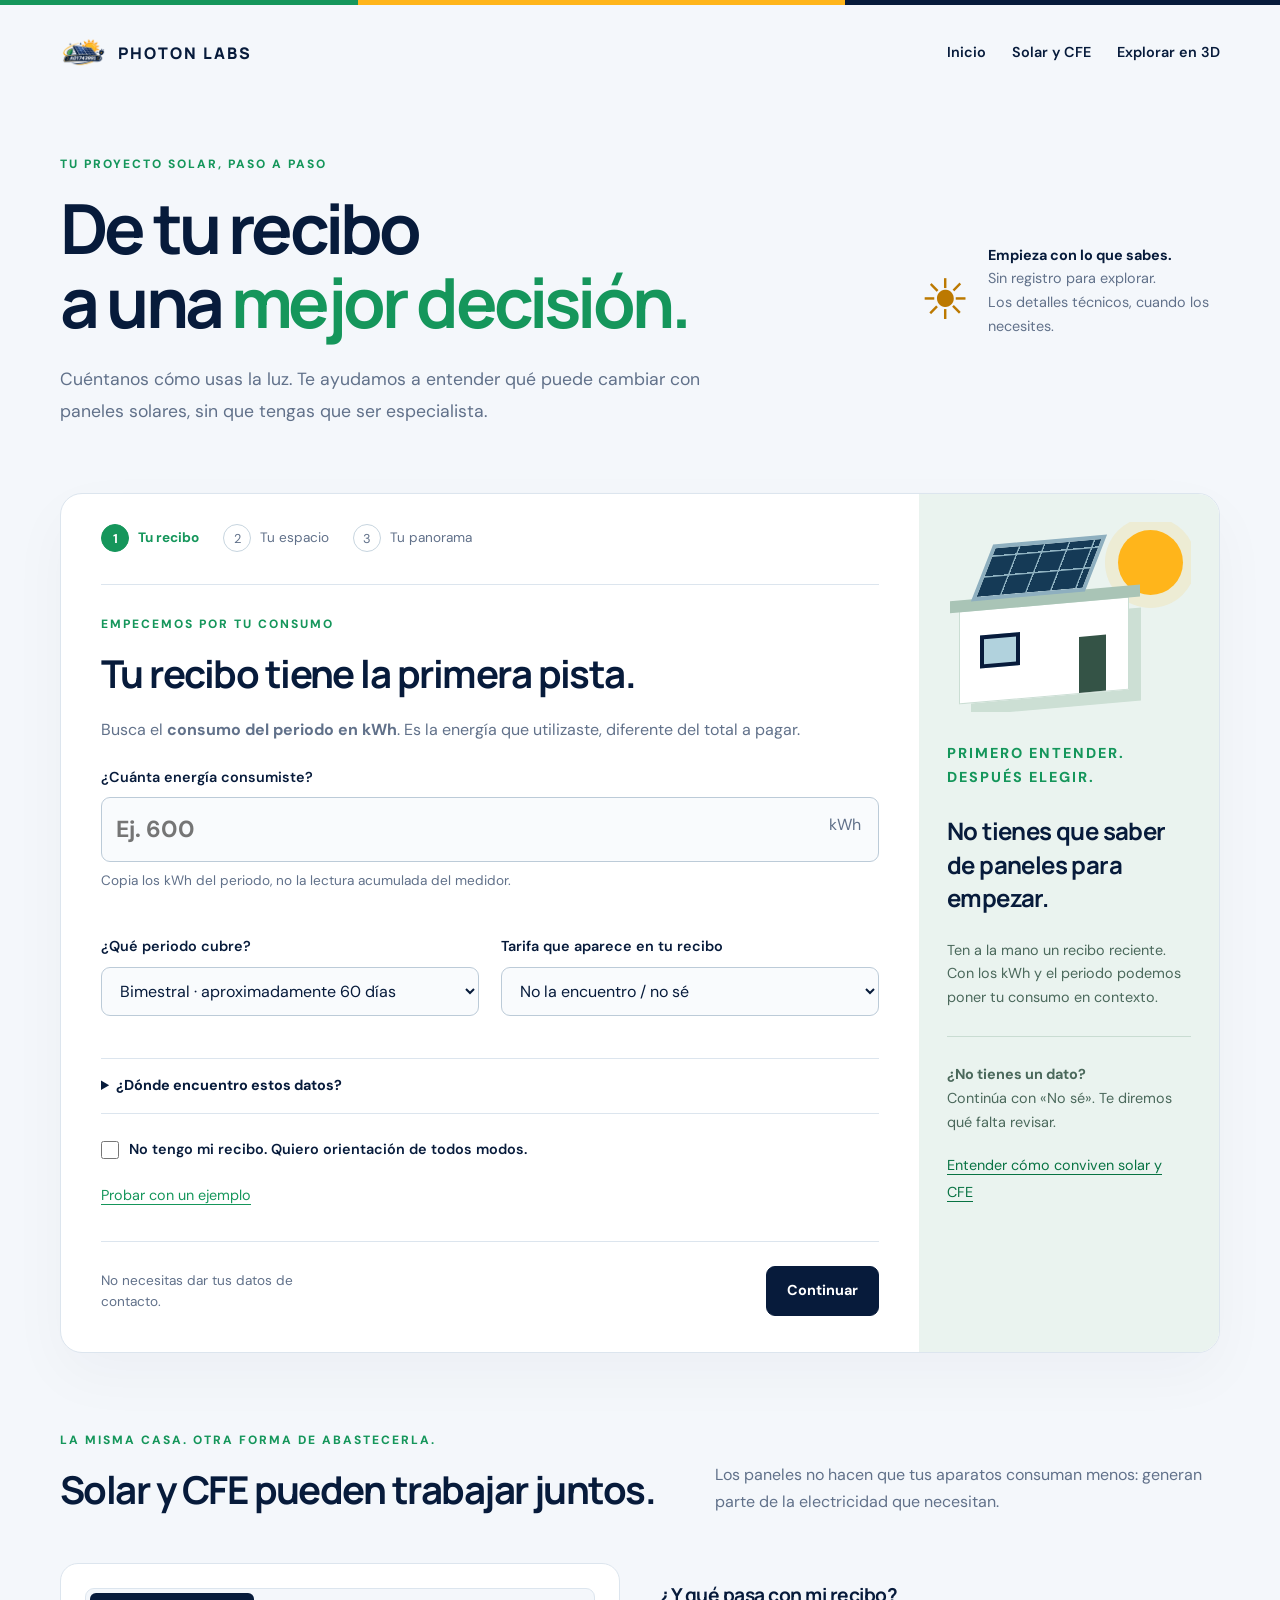
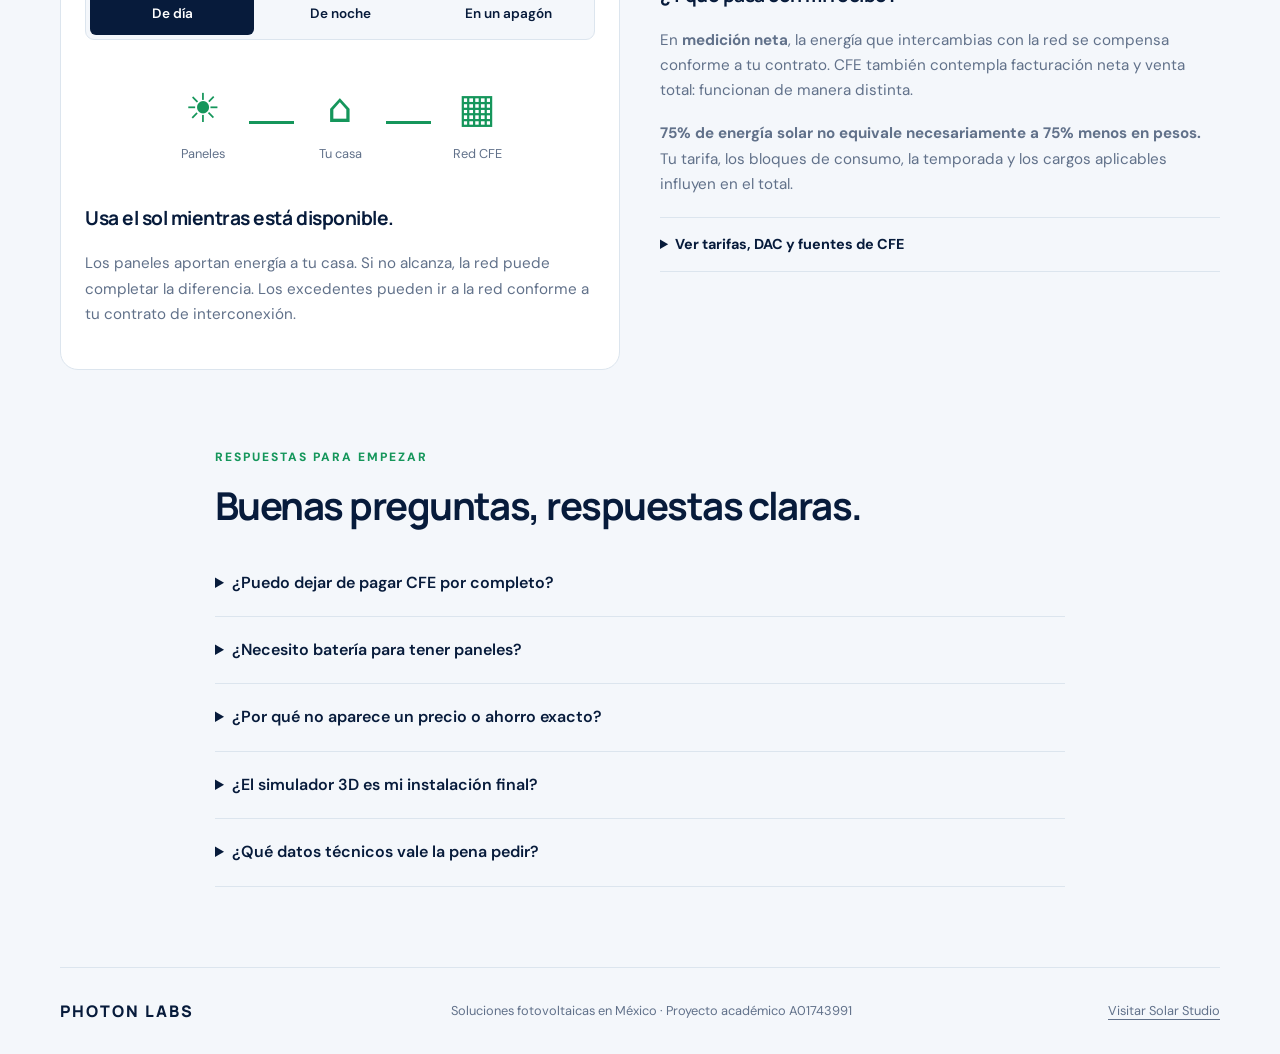
==== cotizador.html @ 75836bc0 "Añade guía de cotización solar con recibo CFE y detalles desplegables" ====
<!doctype html>
<html lang="es">
<head>
  <meta charset="utf-8"><meta name="viewport" content="width=device-width,initial-scale=1">
  <meta name="theme-color" content="#071b3b">
  <meta name="description" content="Explora tu consumo de CFE y prepara una solicitud solar en tres pasos, con ayuda y sin conocimientos técnicos.">
  <title>Tu proyecto solar | Photon Labs</title>
  <link rel="icon" href="assets/emblema-a01743991.png">
  <link rel="preconnect" href="https://fonts.googleapis.com"><link rel="preconnect" href="https://fonts.gstatic.com" crossorigin>
  <link href="https://fonts.googleapis.com/css2?family=DM+Sans:wght@400;500;600;700&family=Manrope:wght@500;600;700;800&display=swap" rel="stylesheet">
  <link rel="stylesheet" href="assets/cotizador.css">
  <script src="assets/cotizador.js" defer></script>
</head>
<body>
  <div class="topline"></div>
  <header class="site-header"><a class="brand" href="index.html"><img src="assets/emblema-a01743991.png" alt=""><span>PHOTON LABS</span></a><nav aria-label="Principal"><a href="index.html">Inicio</a><a href="#cfe">Solar y CFE</a><a href="simulador.html">Explorar en 3D</a></nav></header>
  <main>
    <section class="hero"><div><p class="eyebrow">TU PROYECTO SOLAR, PASO A PASO</p><h1>De tu recibo<br>a una <span>mejor decisión.</span></h1><p class="lead">Cuéntanos cómo usas la luz. Te ayudamos a entender qué puede cambiar con paneles solares, sin que tengas que ser especialista.</p></div><div class="hero-note"><span class="sun-icon" aria-hidden="true">☀</span><p><strong>Empieza con lo que sabes.</strong><br>Sin registro para explorar.<br>Los detalles técnicos, cuando los necesites.</p></div></section>
    <section class="planner" aria-labelledby="planner-title">
      <div class="planner-main">
        <h2 id="planner-title" class="sr-only">Prepara tu proyecto solar</h2>
        <ol class="steps" aria-label="Progreso"><li aria-current="step"><span>1</span>Tu recibo</li><li><span>2</span>Tu espacio</li><li><span>3</span>Tu panorama</li></ol>
        <form id="planner-form" novalidate>
          <section data-step="0" aria-labelledby="step-title-0">
            <p class="eyebrow">EMPECEMOS POR TU CONSUMO</p><h2 id="step-title-0" tabindex="-1">Tu recibo tiene la primera pista.</h2><p class="muted">Busca el <strong>consumo del periodo en kWh</strong>. Es la energía que utilizaste, diferente del total a pagar.</p>
            <div class="field"><label for="consumption">¿Cuánta energía consumiste?</label><div class="input-unit"><input id="consumption" type="number" min="0" max="100000" step="any" inputmode="decimal" placeholder="Ej. 600" aria-describedby="consumption-help"><span>kWh</span></div><small id="consumption-help">Copia los kWh del periodo, no la lectura acumulada del medidor.</small></div>
            <div class="fields"><div class="field"><label for="period">¿Qué periodo cubre?</label><select id="period"><option value="60">Bimestral · aproximadamente 60 días</option><option value="30">Mensual · aproximadamente 30 días</option><option value="custom">Otro número de días</option></select></div><div class="field" id="custom-days-field" hidden><label for="days">Días facturados</label><input id="days" type="number" min="1" max="366" step="1" value="60"></div><div class="field"><label for="tariff">Tarifa que aparece en tu recibo</label><select id="tariff"><option value="unknown">No la encuentro / no sé</option><option>1</option><option>1A</option><option>1B</option><option>1C</option><option>1D</option><option>1E</option><option>1F</option><option>DAC</option><option value="business">Comercial / otra</option></select></div></div>
            <details class="help"><summary>¿Dónde encuentro estos datos?</summary><div class="receipt"><div><strong>CFE · guía de lectura</strong><span>Ejemplo ilustrativo, no es un recibo real</span></div><p>Consumo del periodo <b>600 kWh</b></p><p>Periodo facturado <b>60 días</b></p><p>Tarifa <b>La de tu recibo</b></p></div><p>Busca «consumo» o el total de kWh facturados. Si tienes seis recibos bimestrales, consérvalos: ayudan a revisar cómo cambia tu consumo durante el año. La tarifa suele aparecer junto a los datos del servicio.</p></details>
            <label class="check"><input id="no-bill" type="checkbox">No tengo mi recibo. Quiero orientación de todos modos.</label>
            <div class="example-row"><button type="button" id="use-example" class="text-button">Probar con un ejemplo</button><span id="example-label" class="tag" hidden>Ejemplo: 600 kWh en 60 días</span></div>
            <p class="form-error" id="error-0" role="alert"></p>
            <div class="form-actions"><span class="small-note">No necesitas dar tus datos de contacto.</span><button type="button" class="button" data-next>Continuar</button></div>
          </section>
          <section data-step="1" aria-labelledby="step-title-1" hidden>
            <p class="eyebrow">DISEÑADO ALREDEDOR DE TI</p><h2 id="step-title-1" tabindex="-1">¿Qué esperas de tu sistema?</h2><p class="muted">No necesitas medir el techo todavía. «No sé» también nos ayuda a identificar qué revisar.</p>
            <fieldset class="choice-group"><legend>Mi prioridad es…</legend><div class="choice-grid"><label class="choice"><input type="radio" name="goal" value="saving" checked><strong>Reducir mi recibo</strong><span>Explorar solar conectado a CFE.</span></label><label class="choice"><input type="radio" name="goal" value="backup"><strong>Tener respaldo</strong><span>Revisar equipos esenciales durante apagones.</span></label><label class="choice"><input type="radio" name="goal" value="help"><strong>Que me orienten</strong><span>Entender qué opción tiene sentido.</span></label></div></fieldset>
            <p class="tip" id="goal-tip">Sugerencia: empieza con el consumo de todo un año antes de elegir cuántos paneles comprar.</p>
            <div class="fields"><div class="field"><label for="project-type">Tipo de proyecto</label><select id="project-type"><option>Hogar</option><option>Comercio</option><option>Empresa</option></select></div><div class="field"><label for="city">Ciudad y estado (opcional)</label><input id="city" maxlength="100" autocomplete="address-level2" placeholder="Ej. Culiacán, Sinaloa"><small>Para ubicar tu solicitud; no usamos esta entrada como dato de radiación.</small></div><div class="field"><label for="roof">¿Tu techo recibe sombras?</label><select id="roof"><option value="unknown">No lo sé todavía</option><option value="clear">Casi ninguna</option><option value="partial">Parte del día</option><option value="heavy">Buena parte del día</option></select></div><div class="field"><label for="ownership">¿Puedes usar la azotea?</label><select id="ownership"><option value="unknown">Necesito confirmarlo</option><option value="own">Sí, es propia / tengo autorización</option><option value="rent">Es rentada o compartida</option></select></div></div>
            <details class="help"><summary>¿Qué debo revisar en mi techo?</summary><p>Árboles, tinacos y edificios cercanos pueden dar sombra. También importan la estructura, la impermeabilización y los accesos. Si rentas o compartes azotea, confirma la autorización. No subas al techo para completar esta guía.</p></details>
            <div class="form-actions"><button type="button" class="button secondary" data-back>Anterior</button><button type="button" class="button" data-next>Ver mi panorama</button></div>
          </section>
          <section data-step="2" aria-labelledby="step-title-2" hidden>
            <p class="eyebrow">UN PUNTO DE PARTIDA, SIN COMPLICACIONES</p><h2 id="step-title-2" tabindex="-1">Así podría cambiar tu energía.</h2><p class="muted" id="result-intro"></p>
            <div id="energy-result">
              <fieldset class="choice-group coverage"><legend>Elige una meta para explorar</legend><div class="segments"><label><input type="radio" name="coverage" value="50"><span>Cubrir 50%</span></label><label><input type="radio" name="coverage" value="75" checked><span>Cubrir 75%</span></label><label><input type="radio" name="coverage" value="90"><span>Cubrir 90%</span></label></div></fieldset>
              <p class="small-note">Es una meta de energía, no una predicción de generación ni de ahorro en pesos.</p>
              <div class="comparison" aria-live="polite" aria-atomic="true">
                <div class="compare-row"><div><span>Hoy · solo CFE</span><strong id="before-energy"></strong></div><div class="energy-bar"><span class="grid-part" style="width:100%"></span></div></div>
                <div class="compare-row"><div><span>Meta · solar + CFE</span><strong id="after-energy"></strong></div><div class="energy-bar"><span class="sun-part" id="solar-bar"></span><span class="grid-part" id="grid-bar"></span></div></div>
                <div class="legend"><span><i class="solar-key"></i><span id="solar-legend"></span></span><span><i class="grid-key"></i><span id="grid-legend"></span></span></div>
              </div>
              <p class="tip">Tu casa seguiría usando la misma energía. El cambio sería cuánto aportan los paneles y cuánto queda por cubrir con la red, bajo un esquema de medición neta aprobado.</p>
              <div class="size-card"><div><span class="eyebrow">ESCENARIO DE TAMAÑO</span><h3 id="size-result"></h3><p id="size-explanation"></p></div><span class="size-icon" aria-hidden="true">☀</span></div>
              <p class="small-note">Este rango usa condiciones de sol supuestas, no mediciones de tu ciudad. Consulta los supuestos en los datos técnicos; tu instalación puede necesitar otra cantidad.</p>
            </div>
            <div class="tip" id="no-data-result" hidden>Sin los kWh de tu recibo todavía no podemos calcular una referencia de tamaño. Sí puedes preparar tu solicitud y reunir tus recibos para continuar.</div>
            <div class="advice" id="personal-advice" aria-live="polite"></div>
            <details class="technical"><summary>Ver datos técnicos y cómo se obtiene este escenario</summary><div id="technical-result"></div><p>Usamos 4–6 horas sol pico al día y un factor global de 80% como supuestos de exploración, sin validar el recurso solar local. No son valores publicados por CFE ni un rango garantizado para México.</p><p>La energía orientativa es capacidad (kWp) × horas sol pico × días × factor global. Las horas sol pico representan irradiación equivalente a 1,000 W/m²; no son las horas entre amanecer y atardecer. Este modelo simplificado no consulta clima, no evalúa sombras ni dimensiona inversor, baterías, estructura o protecciones.</p><p>El escenario muestra un balance del periodo con medición neta: no predice el flujo de energía hora por hora. No calcula cargos de CFE, retorno de inversión ni una salida de DAC. Tampoco está vinculado al escenario instantáneo del visor 3D.</p><p>Los 550 Wp por panel son una referencia numérica editable, sin modelo, dimensiones o precio comercial asociados.</p><div class="field"><label for="module-watts">Potencia de referencia por panel (Wp)</label><input id="module-watts" type="number" min="100" max="1000" step="1" value="550"><small>No cambia tu consumo ni la meta; solo el número orientativo de paneles.</small></div><p id="module-error" class="form-error" role="alert"></p></details>
            <div class="next-review"><h3>Esto debe incluir tu cotización final</h3><ul><li>Equipos con marca, modelo, potencia y garantías por escrito.</li><li>Generación anual por ubicación, sombras y consumo de tus recibos.</li><li>Instalación, estructura, protecciones e interconexión desglosadas.</li><li>Precio total con impuestos, condiciones de pago y exclusiones.</li><li>Si buscas respaldo: cargas, autonomía y batería compatibles.</li></ul><p class="small-note">El precio y el ahorro en pesos quedan pendientes de esa revisión. Aquí no se genera una oferta comercial.</p></div>
            <div class="form-actions"><button type="button" class="button secondary" data-back>Editar mi espacio</button><a class="button" href="#request">Preparar mi solicitud</a></div>
          </section>
        </form>
      </div>
      <aside class="planner-aside"><div class="aside-art" aria-hidden="true"><span class="art-sun"></span><div class="art-house"><div class="art-panel"></div><div class="art-window"></div><div class="art-door"></div></div></div><p class="eyebrow">PRIMERO ENTENDER. DESPUÉS ELEGIR.</p><h3>No tienes que saber de paneles para empezar.</h3><p id="side-tip">Ten a la mano un recibo reciente. Con los kWh y el periodo podemos poner tu consumo en contexto.</p><div class="aside-rule"></div><p><strong>¿No tienes un dato?</strong><br>Continúa con «No sé». Te diremos qué falta revisar.</p><a href="#cfe">Entender cómo conviven solar y CFE</a></aside>
    </section>
    <section class="section" id="cfe" aria-labelledby="cfe-title"><div class="section-heading"><div><p class="eyebrow">LA MISMA CASA. OTRA FORMA DE ABASTECERLA.</p><h2 id="cfe-title">Solar y CFE pueden trabajar juntos.</h2></div><p>Los paneles no hacen que tus aparatos consuman menos: generan parte de la electricidad que necesitan.</p></div>
      <div class="cfe-layout"><div class="flow-card"><div class="segments flow-controls" role="group" aria-label="Elige una situación"><button type="button" data-flow="day" aria-pressed="true">De día</button><button type="button" data-flow="night" aria-pressed="false">De noche</button><button type="button" data-flow="outage" aria-pressed="false">En un apagón</button></div><div class="flow-picture" aria-hidden="true"><div id="flow-sun">☀<small>Paneles</small></div><span class="flow-line" id="line-solar"></span><div>⌂<small>Tu casa</small></div><span class="flow-line" id="line-grid"></span><div>▦<small>Red CFE</small></div></div><h3 id="flow-title">Usa el sol mientras está disponible.</h3><p id="flow-text" aria-live="polite">Los paneles aportan energía a tu casa. Si no alcanza, la red puede completar la diferencia. Los excedentes pueden ir a la red conforme a tu contrato de interconexión.</p></div><div class="cfe-copy"><h3>¿Y qué pasa con mi recibo?</h3><p>En <strong>medición neta</strong>, la energía que intercambias con la red se compensa conforme a tu contrato. CFE también contempla facturación neta y venta total: funcionan de manera distinta.</p><p><strong>75% de energía solar no equivale necesariamente a 75% menos en pesos.</strong> Tu tarifa, los bloques de consumo, la temporada y los cargos aplicables influyen en el total.</p><details class="help"><summary>Ver tarifas, DAC y fuentes de CFE</summary><p>Copia la tarifa de tu recibo; no la deduzcas de la ciudad. Las domésticas incluyen 1, 1A–1F y DAC. CFE determina DAC con el promedio mensual de los últimos 365 días facturados, no con un solo recibo.</p><div class="table-scroll"><table><caption>Límite de consumo mensual promedio para DAC, según CFE</caption><thead><tr><th>Tarifa</th><th>kWh/mes</th></tr></thead><tbody><tr><td>1</td><td>250</td></tr><tr><td>1A</td><td>300</td></tr><tr><td>1B</td><td>400</td></tr><tr><td>1C</td><td>850</td></tr><tr><td>1D</td><td>1,000</td></tr><tr><td>1E</td><td>2,000</td></tr><tr><td>1F</td><td>2,500</td></tr></tbody></table></div><p>Superar el límite promedio puede implicar DAC, sin subsidio. Esta guía no determina tu clasificación ni garantiza un cambio de tarifa.</p><ul class="source-list"><li><a href="https://www.cfe.gob.mx/hogar/infcliente/Documents/tarifaaltoconsumo.pdf" target="_blank" rel="noopener">CFE · explicación y límites DAC</a></li><li><a href="https://www.cfe.gob.mx/hogar/nuevocontrato/Documents/contratacionconinterconexion.pdf" target="_blank" rel="noopener">CFE · contratos de interconexión</a></li><li><a href="https://app.cfe.mx/Libros/LIBRO_Somos_mas_que_ahorro.pdf" target="_blank" rel="noopener">CFE · modelos de contratos y medición neta</a></li><li><a href="https://www.gob.mx/conuee/acciones-y-programas/tarifa-electrica" target="_blank" rel="noopener">Conuee · tarifas domésticas</a></li></ul><p class="small-note">Fuentes consultadas el 23 de noviembre de 2026. Las cuotas vigentes deben comprobarse para el periodo de tu recibo; no se ha fijado aquí un precio universal por kWh.</p></details></div></div>
    </section>
    <section class="request-section section" id="request" hidden><div><p class="eyebrow">EL SIGUIENTE PASO</p><h2>Convirtamos tus dudas<br>en una solicitud clara.</h2><p>Tu resumen incluirá consumo, objetivo y pendientes. Puedes descargarlo sin dejar datos personales.</p><button type="button" id="download-summary" class="button secondary">Descargar mi resumen</button><p class="small-note">Próximo lanzamiento de operaciones en México. Solicitud preliminar, sin compromiso de compra.</p></div><form id="contact-form"><div class="field"><label for="contact-name">Tu nombre</label><input id="contact-name" autocomplete="name" maxlength="100" required></div><div class="field"><label for="contact-email">Tu correo</label><input id="contact-email" type="email" autocomplete="email" maxlength="150" required></div><div class="field"><label for="comments">¿Qué más debemos considerar? (opcional)</label><textarea id="comments" rows="3" maxlength="1500" placeholder="Ej. Quiero agregar un aire acondicionado el próximo año."></textarea></div><p class="small-note">Al continuar se abre tu aplicación de correo para que revises el mensaje dirigido a contacto@photonlabs.mx. No se envía automáticamente ni se adjunta tu recibo. Estos formularios no guardan tus datos en un servidor.</p><button class="button" type="submit">Preparar correo de solicitud</button><p id="contact-status" role="status"></p></form></section>
    <section class="section faq"><p class="eyebrow">RESPUESTAS PARA EMPEZAR</p><h2>Buenas preguntas, respuestas claras.</h2><details><summary>¿Puedo dejar de pagar CFE por completo?</summary><p>No lo damos por hecho. Un sistema conectado a la red puede reducir la energía a facturar, pero pueden permanecer mínimos, impuestos y otros cargos. La propuesta debe revisar tu tarifa y contrato.</p></details><details><summary>¿Necesito batería para tener paneles?</summary><p>No siempre. Para explorar reducción del recibo se puede estudiar un sistema conectado a la red. Para respaldo en apagones se necesita una solución diseñada para ello: inversor compatible, almacenamiento y circuitos esenciales, entre otros elementos.</p></details><details><summary>¿Por qué no aparece un precio o ahorro exacto?</summary><p>Faltan la revisión del techo, equipos, instalación y tarifa. Presentar un precio cerrado o un retorno sin esos datos podría llevarte a una mala decisión. El resumen te ayuda a pedir una cotización completa y comparable.</p></details><details><summary>¿El simulador 3D es mi instalación final?</summary><p>No. Es una experiencia educativa para explorar potencia instantánea y equipos. El proyecto real requiere estudiar energía durante el año y revisar el sitio. Puedes <a href="simulador.html">explorar la casa 3D</a> sin alterar esta solicitud.</p></details><details><summary>¿Qué datos técnicos vale la pena pedir?</summary><p>Ficha del panel con Wp, Vmp, Imp, Voc e Isc; ficha del inversor con MPPT y límites eléctricos; protecciones, estructura, garantías y producción anual estimada con sus supuestos. Si hay batería, capacidad útil, potencia de respaldo y autonomía para tus cargas esenciales.</p><p><a href="https://pvwatts.nlr.gov/docs/help_start.php" target="_blank" rel="noopener">PVWatts · por qué se revisan ubicación y diseño para estimar generación.</a> Nuestro escenario es una cuenta simplificada independiente; no es una simulación de PVWatts.</p></details></section>
  </main>
  <footer><a class="brand" href="index.html">PHOTON LABS</a><p>Soluciones fotovoltaicas en México · Proyecto académico A01743991</p><a href="simulador.html">Visitar Solar Studio</a></footer>
</body></html>
---- assets/cotizador.css ----
:root{--navy:#071b3b;--green:#15965b;--gold:#ffb51b;--paper:#f4f7fb;--muted:#61718a;--line:#dce5ee;--white:#fff}*{box-sizing:border-box}html{scroll-behavior:smooth;scroll-padding-top:24px}body{margin:0;background:var(--paper);color:var(--navy);font:16px/1.65 'DM Sans',system-ui,sans-serif}button,input,select,textarea{font:inherit}button,a,input,select,textarea,summary{-webkit-tap-highlight-color:transparent}a{color:#087343;text-underline-offset:4px}button,summary{cursor:pointer}button{touch-action:manipulation}h1,h2,h3,.brand{font-family:Manrope,system-ui,sans-serif}h1{font-size:clamp(2.7rem,5.4vw,4.8rem);line-height:1.08;letter-spacing:-.055em;margin:0 0 24px}h1 span{color:var(--green)}h2{font-size:clamp(1.7rem,3vw,2.5rem);line-height:1.2;letter-spacing:-.04em;margin:10px 0 20px}h3{font-size:1.2rem;line-height:1.4;letter-spacing:-.025em}p{margin:0 0 18px}strong{font-weight:700}.topline{height:5px;background:linear-gradient(90deg,var(--green) 28%,var(--gold) 28% 66%,var(--navy) 66%)}.site-header,main,footer{width:min(1160px,calc(100% - 48px));margin:auto}.site-header{display:flex;justify-content:space-between;align-items:center;min-height:96px;gap:24px}.brand{display:inline-flex;align-items:center;gap:12px;font-weight:800;letter-spacing:2px;font-size:1rem;text-decoration:none;color:var(--navy)}.brand img{width:46px;height:46px;object-fit:contain}nav{display:flex;gap:26px}nav a{color:var(--navy);text-decoration:none;font-size:.9rem;font-weight:600}.hero{display:grid;grid-template-columns:1fr 300px;align-items:center;gap:60px;padding:54px 0 48px}.eyebrow{color:var(--green);font-size:.75rem;letter-spacing:2px;font-weight:800;margin-bottom:16px}.lead{font-size:1.1rem;color:var(--muted);max-width:640px;line-height:1.8}.hero-note{display:flex;gap:18px;align-items:center;font-size:.9rem;color:var(--muted)}.hero-note strong{color:var(--navy)}.sun-icon{font-size:3.5rem;color:#bc7900}.planner{display:grid;grid-template-columns:minmax(0,1fr) 300px;border:1px solid var(--line);border-radius:22px;background:white;box-shadow:0 22px 60px #071b3b09;overflow:hidden;align-items:stretch}.planner-main{padding:30px 40px 36px;min-width:0}.steps{list-style:none;padding:0 0 24px;margin:0 0 30px;display:flex;gap:24px;border-bottom:1px solid var(--line);font-size:.85rem;color:var(--muted)}.steps li{display:flex;align-items:center;gap:9px}.steps li span{display:grid;place-items:center;border:1px solid #c7d5df;width:28px;height:28px;border-radius:50%;font-size:.8rem}.steps [aria-current]{color:var(--green);font-weight:700}.steps [aria-current] span{background:var(--green);border-color:var(--green);color:white}.muted{color:var(--muted)}.field{margin:22px 0;min-width:0}label,legend{font-weight:600;font-size:.9rem}label{display:block;margin-bottom:8px}input:not([type=radio]):not([type=checkbox]),select,textarea{width:100%;min-width:0;padding:12px 14px;border:1px solid #bccbd8;border-radius:9px;background:#f9fbfd;color:var(--navy);min-height:49px}select{padding-right:32px}input:disabled,select:disabled{opacity:.55}input[type=radio],input[type=checkbox]{accent-color:var(--green);width:18px;height:18px;flex-shrink:0}input:focus-visible,button:focus-visible,a:focus-visible,summary:focus-visible,select:focus-visible,textarea:focus-visible{outline:3px solid #d3970d;outline-offset:4px}.field small,.small-note{display:block;font-size:.85rem;color:var(--muted);line-height:1.6;margin-top:8px}.fields{display:grid;grid-template-columns:1fr 1fr;gap:0 22px}.input-unit{position:relative}.input-unit input{padding-right:70px!important;font-size:1.45rem!important;font-weight:700}.input-unit>span{position:absolute;right:18px;top:15px;color:var(--muted)}.help,.technical{border-top:1px solid var(--line);border-bottom:1px solid var(--line);padding:15px 0;margin:20px 0}.help summary,.technical summary{font-weight:700;font-size:.9rem}.help p,.technical p{margin:16px 0;font-size:.9rem;color:var(--muted)}details[open]>summary{margin-bottom:16px}.receipt{padding:18px 20px;background:var(--paper);border-radius:10px;margin:18px 0;font-size:.85rem}.receipt>div{border-bottom:1px dashed #a9bacb;padding-bottom:12px;margin-bottom:12px}.receipt span{display:block;font-size:.8rem;color:var(--muted)}.receipt p{display:flex;justify-content:space-between;gap:15px;margin:8px 0}.receipt b{color:var(--green)}.check{display:flex;align-items:center;gap:10px;margin:24px 0 16px;font-size:.9rem}.check input{margin:0}.example-row{display:flex;align-items:center;gap:15px;flex-wrap:wrap}.text-button{color:var(--green);background:transparent;border:0;padding:6px 0;text-decoration:underline;text-underline-offset:4px;font-size:.9rem}.tag{background:#fff4d8;color:#79510a;padding:4px 10px;border-radius:5px;font-size:.8rem}.form-actions{display:flex;justify-content:space-between;align-items:center;gap:20px;border-top:1px solid var(--line);padding-top:24px;margin-top:28px}.form-actions>.small-note{max-width:240px;margin:0}.button{display:inline-flex;justify-content:center;align-items:center;background:var(--navy);border:1px solid var(--navy);border-radius:9px;padding:13px 20px;color:white;text-decoration:none;font-size:.9rem;font-weight:700;cursor:pointer;line-height:1.5}.button:hover{background:#173c65}.button.secondary{background:white;color:var(--navy);border-color:#bccbd8}.button.secondary:hover{background:#edf3f7}.planner-aside{background:#eaf3ef;padding:28px;position:relative}.planner-aside h3{font-size:1.5rem}.planner-aside p,.planner-aside a{font-size:.9rem}.planner-aside p:not(.eyebrow){color:#4a685b}.aside-rule{height:1px;background:#c9dcd2;margin:26px 0}.aside-art{height:190px;position:relative;margin-bottom:30px;overflow:hidden}.art-sun{position:absolute;right:8px;top:8px;width:65px;height:65px;background:var(--gold);border-radius:50%;box-shadow:0 0 0 13px #ffb51b20}.art-house{width:170px;height:93px;background:#fff;border:1px solid #cbded4;position:absolute;bottom:15px;left:12px;box-shadow:12px 12px 0 #ccdfd4;transform:skewY(-5deg)}.art-house:before{content:'';position:absolute;width:190px;height:12px;left:-10px;top:-12px;background:#a9c4b6}.art-panel{background:repeating-linear-gradient(90deg,transparent 0 23px,#90b3c2 24px 25px),repeating-linear-gradient(0deg,#153a56 0 18px,#90b3c2 19px 20px);width:114px;height:55px;position:absolute;top:-65px;left:22px;border:4px solid #8eafbf;transform:skewX(-22deg)}.art-window{width:40px;height:33px;background:#b1d2dd;position:absolute;top:25px;left:20px;border:4px solid var(--navy)}.art-door{width:27px;height:56px;background:#345346;position:absolute;right:22px;bottom:0}.choice-group{border:0;padding:0;margin:26px 0}.choice-group legend{margin-bottom:14px}.choice-grid{display:grid;gap:10px}.choice{border:1px solid var(--line);border-radius:10px;padding:16px 16px 16px 45px;position:relative;cursor:pointer;margin:0}.choice input{position:absolute;left:14px;top:19px;margin:0}.choice strong{display:block}.choice span{display:block;font-size:.85rem;font-weight:400;color:var(--muted)}.choice:has(input:checked){border-color:var(--green);background:#edf8f2}.tip{background:#edf7f2;color:#285d43;border-left:3px solid var(--green);padding:16px 18px;font-size:.9rem;border-radius:0 8px 8px 0;margin:20px 0}.segments{display:flex;border:1px solid var(--line);border-radius:9px;overflow:hidden;background:var(--paper);gap:4px;padding:4px}.segments label{flex:1;margin:0;position:relative;text-align:center;cursor:pointer}.segments input{position:absolute;opacity:0;left:8px;top:8px}.segments label span,.segments button{display:block;padding:10px 6px;border:0;border-radius:6px;font-size:.85rem;background:transparent;color:var(--navy);font-weight:600}.segments label:has(input:focus-visible){outline:3px solid #d3970d;outline-offset:3px}.segments input:checked+span,.segments button[aria-pressed=true]{background:var(--navy);color:white}.coverage{margin-bottom:10px}.comparison{margin:30px 0}.compare-row{margin:24px 0}.compare-row>div:first-child{display:flex;justify-content:space-between;gap:20px;align-items:center;font-size:.9rem;margin-bottom:10px}.compare-row strong{font-size:1.1rem}.energy-bar{display:flex;height:20px;border-radius:5px;overflow:hidden;background:var(--paper)}.energy-bar span{transition:width .25s}.sun-part{background:var(--green)}.grid-part{background:#173b61}.legend{display:flex;gap:16px;flex-wrap:wrap;font-size:.85rem;color:var(--muted)}.legend>span{display:flex;align-items:center;gap:7px}.legend i{width:10px;height:10px;border-radius:2px}.solar-key{background:var(--green)}.grid-key{background:#173b61}.size-card{border:1px solid #d8e5dc;background:#f6faf7;border-radius:12px;padding:22px;display:flex;gap:20px;align-items:center;margin-top:28px}.size-card h3{font-size:1.6rem;margin:8px 0 12px}.size-card p{margin:0;font-size:.9rem;color:var(--muted)}.size-card .eyebrow{font-size:.7rem}.size-icon{font-size:3rem;color:#ad780c}.advice p{padding:12px 0;border-bottom:1px solid var(--line);font-size:.9rem}.next-review{margin-top:28px}.next-review ul{padding-left:20px;font-size:.9rem;color:var(--muted)}li{margin-bottom:8px}.technical{margin-top:30px}.form-error{color:#a12626;font-size:.9rem}.section{padding:78px 0 0}.section-heading{display:flex;align-items:end;gap:50px;margin-bottom:30px}.section-heading>div{flex:1.2}.section-heading>p{flex:1;color:var(--muted)}.cfe-layout{display:grid;grid-template-columns:1fr 1fr;gap:40px;align-items:start}.flow-card{padding:24px;background:white;border:1px solid var(--line);border-radius:18px}.flow-controls button{flex:1}.flow-picture{height:165px;display:flex;align-items:center;justify-content:center;gap:12px}.flow-picture>div{text-align:center;font-size:2.5rem;line-height:1.2;color:var(--green);min-width:68px}.flow-picture small{display:block;font-size:.8rem;color:var(--muted);margin-top:14px}.flow-line{height:3px;background:var(--green);width:45px}.flow-line.inactive{background:#c8d3dd}.flow-card h3{margin-top:0}.flow-card p,.cfe-copy p{color:var(--muted);font-size:.95rem}.table-scroll{overflow:auto}table{width:100%;border-collapse:collapse;font-size:.85rem}th,td{text-align:left;padding:8px;border-bottom:1px solid var(--line)}caption{text-align:left;font-size:.85rem;color:var(--muted);padding:10px 0}.source-list{padding-left:18px;font-size:.85rem}.request-section{margin-top:70px;padding:40px;background:white;border:1px solid var(--line);border-radius:18px;display:grid;grid-template-columns:1fr 1fr;gap:45px}.request-section p{color:var(--muted)}.request-section .small-note{margin-top:20px}.request-section .field:first-child{margin-top:0}.request-section .button{max-width:100%}.faq{max-width:850px;margin:0 auto 80px}.faq details{border-bottom:1px solid var(--line);padding:20px 0}.faq summary{font-weight:600}.faq details p{color:var(--muted);margin:18px 0 0}footer{display:flex;align-items:center;justify-content:space-between;border-top:1px solid var(--line);gap:24px;padding:30px 0}footer p,footer>a:last-child{font-size:.8rem;color:var(--muted);margin:0}.sr-only{position:absolute;width:1px;height:1px;padding:0;margin:-1px;overflow:hidden;clip:rect(0,0,0,0);white-space:nowrap;border:0}[hidden]{display:none!important}@media(max-width:1000px){.planner{grid-template-columns:minmax(0,1fr) 250px}.planner-main{padding:28px}.planner-aside{padding:24px}.hero{gap:25px;grid-template-columns:1fr 240px}}@media(max-width:760px){.site-header,main,footer{width:calc(100% - 32px)}.site-header{min-height:84px;flex-wrap:wrap;gap:12px;padding:16px 0}.brand{font-size:.9rem}nav{gap:18px;width:100%;justify-content:space-between}nav a{font-size:.8rem}.hero{display:block;padding:36px 0 24px}.hero-note{margin-top:24px;font-size:.85rem}.sun-icon{font-size:2.5rem}.hero-note br:last-child{display:none}.planner{display:block;border-radius:15px}.planner-main{padding:24px 20px}.planner-aside{display:none}.steps{gap:12px;justify-content:space-between;font-size:.75rem}.steps li{gap:6px}.steps li span{width:23px;height:23px}.section-heading{display:block}.cfe-layout{grid-template-columns:1fr;gap:24px}.request-section{grid-template-columns:1fr;padding:26px 20px;gap:26px}.section{padding-top:50px}.request-section{padding-top:26px}.form-actions>.small-note{max-width:145px;font-size:.75rem}.button{padding:12px 15px;font-size:.85rem}.size-card{padding:18px}.size-icon{display:none}footer{flex-wrap:wrap}.flow-card{padding:18px}.section-heading>p{margin-top:20px}.fields{gap:0 16px}.segments label span{font-size:.8rem}.compare-row>div:first-child{gap:10px}.compare-row strong{font-size:.95rem}}@media(max-width:420px){.fields{grid-template-columns:1fr}.fields .field{margin:12px 0}.form-actions{gap:10px}.form-actions>.small-note{max-width:130px}.hero-note{gap:12px}.steps{gap:6px}.steps li{font-size:.7rem}.planner-main{padding:22px 16px}.flow-line{width:26px}.flow-picture{gap:8px}.flow-picture>div{min-width:60px}.compare-row>div:first-child{align-items:start;flex-direction:column;gap:2px}}@media(prefers-reduced-motion:reduce){html{scroll-behavior:auto}*{transition:none!important}}
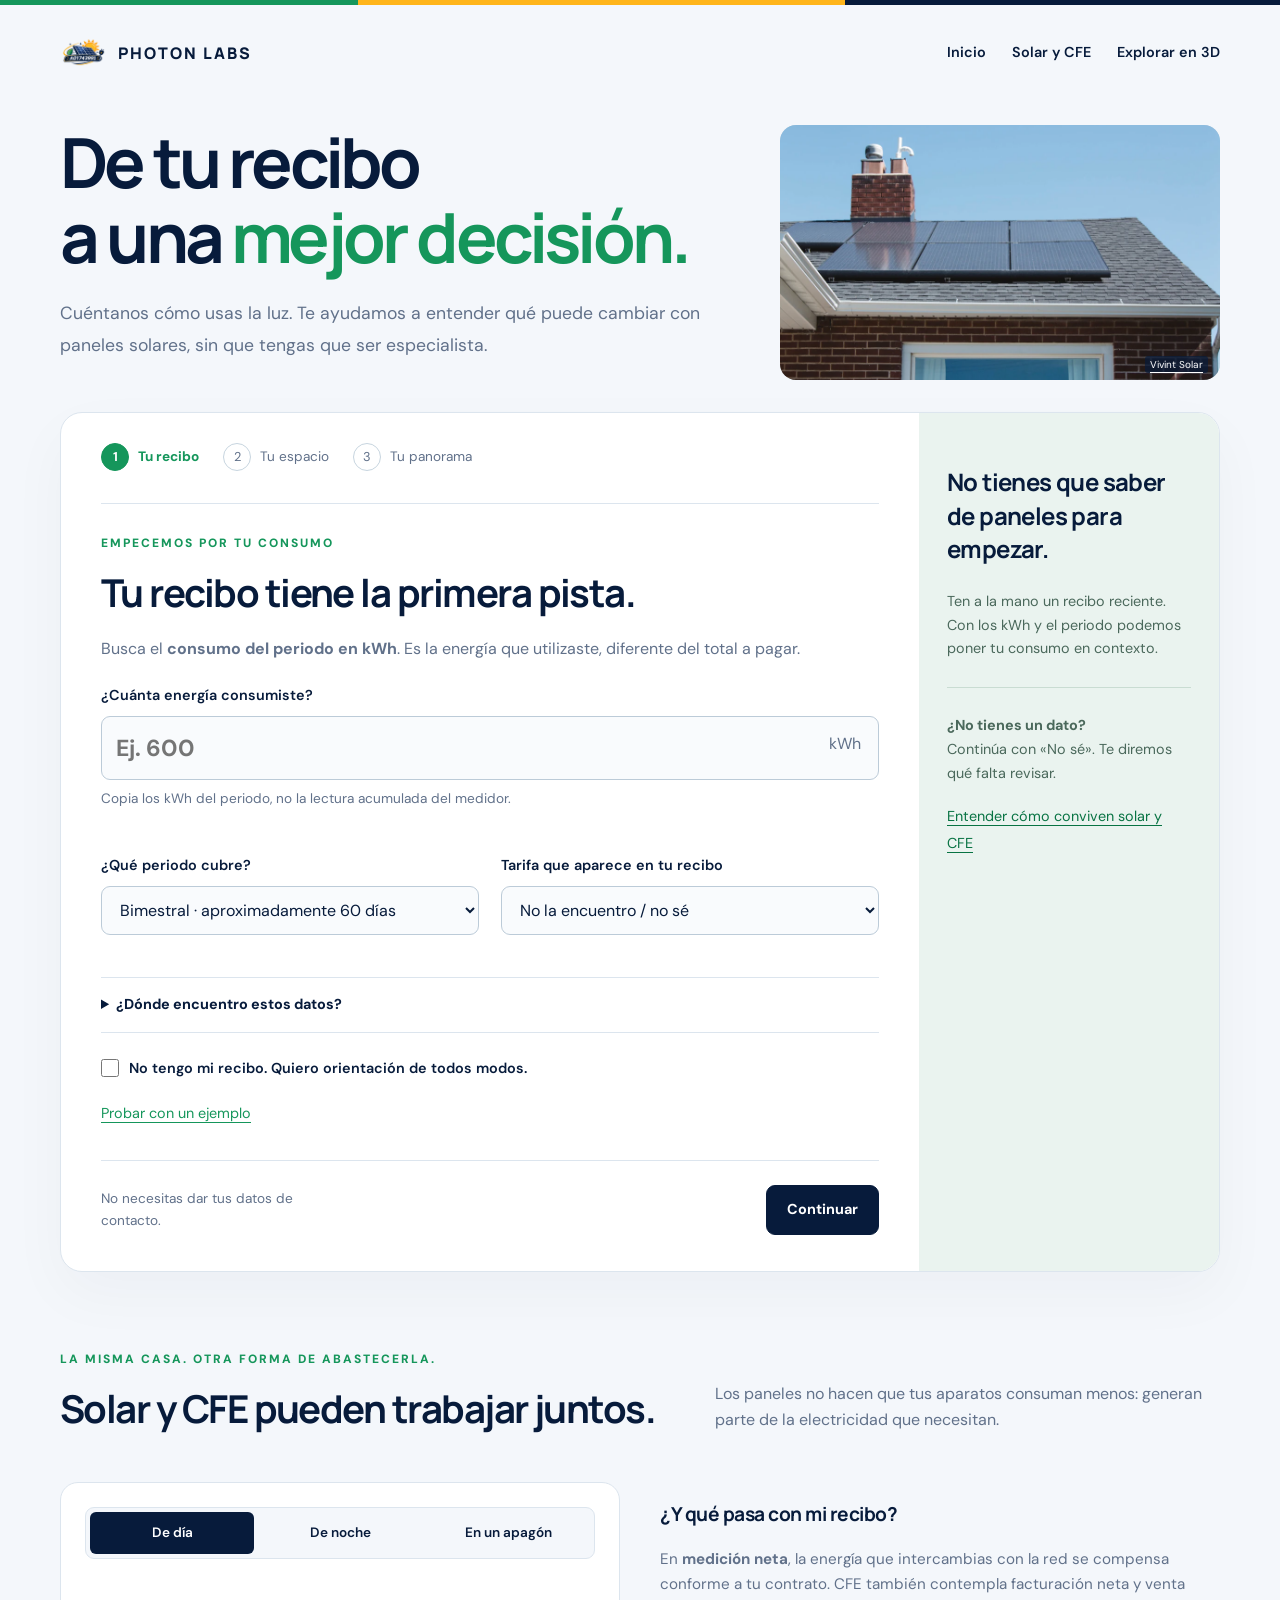
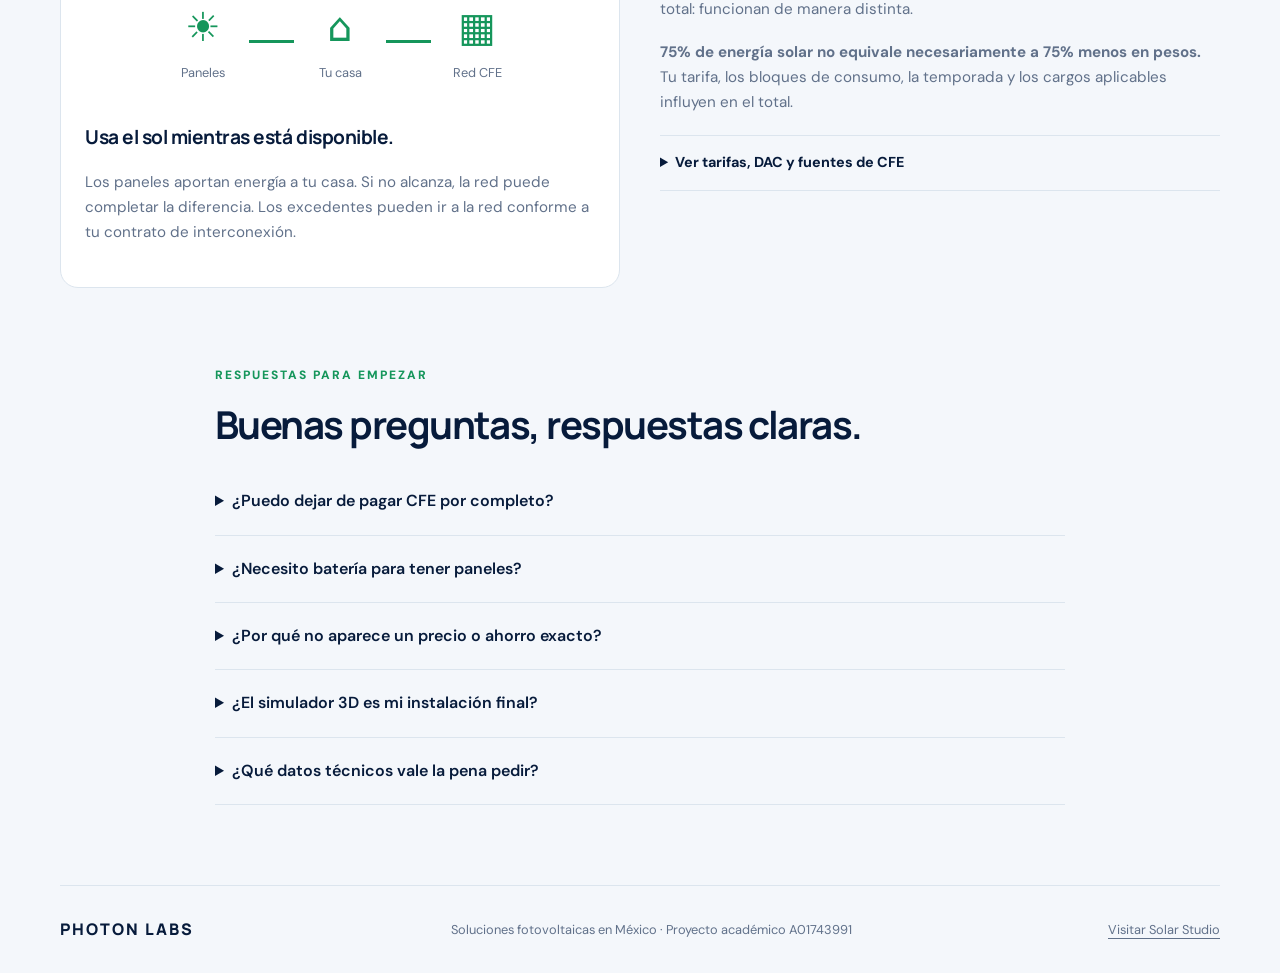
==== commit a3671413: "Añade azotea editable, sombras por hora y fotografía residencial" ====
--- a/cotizador.html
+++ b/cotizador.html
@@ -15,7 +15,7 @@
   <div class="topline"></div>
   <header class="site-header"><a class="brand" href="index.html"><img src="assets/emblema-a01743991.png" alt=""><span>PHOTON LABS</span></a><nav aria-label="Principal"><a href="index.html">Inicio</a><a href="#cfe">Solar y CFE</a><a href="simulador.html">Explorar en 3D</a></nav></header>
   <main>
-    <section class="hero"><div><p class="eyebrow">TU PROYECTO SOLAR, PASO A PASO</p><h1>De tu recibo<br>a una <span>mejor decisión.</span></h1><p class="lead">Cuéntanos cómo usas la luz. Te ayudamos a entender qué puede cambiar con paneles solares, sin que tengas que ser especialista.</p></div><div class="hero-note"><span class="sun-icon" aria-hidden="true">☀</span><p><strong>Empieza con lo que sabes.</strong><br>Sin registro para explorar.<br>Los detalles técnicos, cuando los necesites.</p></div></section>
+    <section class="hero"><div><h1>De tu recibo<br>a una <span>mejor decisión.</span></h1><p class="lead">Cuéntanos cómo usas la luz. Te ayudamos a entender qué puede cambiar con paneles solares, sin que tengas que ser especialista.</p></div><figure class="quote-photo"><img src="assets/casa-fotovoltaica.webp" width="950" height="1425" alt="Paneles solares sobre una vivienda de ladrillo"><figcaption><a href="https://unsplash.com/photos/9CalgkSRZb8">Vivint Solar</a></figcaption></figure></section>
     <section class="planner" aria-labelledby="planner-title">
       <div class="planner-main">
         <h2 id="planner-title" class="sr-only">Prepara tu proyecto solar</h2>
@@ -61,7 +61,7 @@
           </section>
         </form>
       </div>
-      <aside class="planner-aside"><div class="aside-art" aria-hidden="true"><span class="art-sun"></span><div class="art-house"><div class="art-panel"></div><div class="art-window"></div><div class="art-door"></div></div></div><p class="eyebrow">PRIMERO ENTENDER. DESPUÉS ELEGIR.</p><h3>No tienes que saber de paneles para empezar.</h3><p id="side-tip">Ten a la mano un recibo reciente. Con los kWh y el periodo podemos poner tu consumo en contexto.</p><div class="aside-rule"></div><p><strong>¿No tienes un dato?</strong><br>Continúa con «No sé». Te diremos qué falta revisar.</p><a href="#cfe">Entender cómo conviven solar y CFE</a></aside>
+      <aside class="planner-aside"><h3>No tienes que saber de paneles para empezar.</h3><p id="side-tip">Ten a la mano un recibo reciente. Con los kWh y el periodo podemos poner tu consumo en contexto.</p><div class="aside-rule"></div><p><strong>¿No tienes un dato?</strong><br>Continúa con «No sé». Te diremos qué falta revisar.</p><a href="#cfe">Entender cómo conviven solar y CFE</a></aside>
     </section>
     <section class="section" id="cfe" aria-labelledby="cfe-title"><div class="section-heading"><div><p class="eyebrow">LA MISMA CASA. OTRA FORMA DE ABASTECERLA.</p><h2 id="cfe-title">Solar y CFE pueden trabajar juntos.</h2></div><p>Los paneles no hacen que tus aparatos consuman menos: generan parte de la electricidad que necesitan.</p></div>
       <div class="cfe-layout"><div class="flow-card"><div class="segments flow-controls" role="group" aria-label="Elige una situación"><button type="button" data-flow="day" aria-pressed="true">De día</button><button type="button" data-flow="night" aria-pressed="false">De noche</button><button type="button" data-flow="outage" aria-pressed="false">En un apagón</button></div><div class="flow-picture" aria-hidden="true"><div id="flow-sun">☀<small>Paneles</small></div><span class="flow-line" id="line-solar"></span><div>⌂<small>Tu casa</small></div><span class="flow-line" id="line-grid"></span><div>▦<small>Red CFE</small></div></div><h3 id="flow-title">Usa el sol mientras está disponible.</h3><p id="flow-text" aria-live="polite">Los paneles aportan energía a tu casa. Si no alcanza, la red puede completar la diferencia. Los excedentes pueden ir a la red conforme a tu contrato de interconexión.</p></div><div class="cfe-copy"><h3>¿Y qué pasa con mi recibo?</h3><p>En <strong>medición neta</strong>, la energía que intercambias con la red se compensa conforme a tu contrato. CFE también contempla facturación neta y venta total: funcionan de manera distinta.</p><p><strong>75% de energía solar no equivale necesariamente a 75% menos en pesos.</strong> Tu tarifa, los bloques de consumo, la temporada y los cargos aplicables influyen en el total.</p><details class="help"><summary>Ver tarifas, DAC y fuentes de CFE</summary><p>Copia la tarifa de tu recibo; no la deduzcas de la ciudad. Las domésticas incluyen 1, 1A–1F y DAC. CFE determina DAC con el promedio mensual de los últimos 365 días facturados, no con un solo recibo.</p><div class="table-scroll"><table><caption>Límite de consumo mensual promedio para DAC, según CFE</caption><thead><tr><th>Tarifa</th><th>kWh/mes</th></tr></thead><tbody><tr><td>1</td><td>250</td></tr><tr><td>1A</td><td>300</td></tr><tr><td>1B</td><td>400</td></tr><tr><td>1C</td><td>850</td></tr><tr><td>1D</td><td>1,000</td></tr><tr><td>1E</td><td>2,000</td></tr><tr><td>1F</td><td>2,500</td></tr></tbody></table></div><p>Superar el límite promedio puede implicar DAC, sin subsidio. Esta guía no determina tu clasificación ni garantiza un cambio de tarifa.</p><ul class="source-list"><li><a href="https://www.cfe.gob.mx/hogar/infcliente/Documents/tarifaaltoconsumo.pdf" target="_blank" rel="noopener">CFE · explicación y límites DAC</a></li><li><a href="https://www.cfe.gob.mx/hogar/nuevocontrato/Documents/contratacionconinterconexion.pdf" target="_blank" rel="noopener">CFE · contratos de interconexión</a></li><li><a href="https://app.cfe.mx/Libros/LIBRO_Somos_mas_que_ahorro.pdf" target="_blank" rel="noopener">CFE · modelos de contratos y medición neta</a></li><li><a href="https://www.gob.mx/conuee/acciones-y-programas/tarifa-electrica" target="_blank" rel="noopener">Conuee · tarifas domésticas</a></li></ul><p class="small-note">Fuentes consultadas el 23 de noviembre de 2026. Las cuotas vigentes deben comprobarse para el periodo de tu recibo; no se ha fijado aquí un precio universal por kWh.</p></details></div></div>
--- a/assets/cotizador.css
+++ b/assets/cotizador.css
@@ -1 +1,8 @@
 :root{--navy:#071b3b;--green:#15965b;--gold:#ffb51b;--paper:#f4f7fb;--muted:#61718a;--line:#dce5ee;--white:#fff}*{box-sizing:border-box}html{scroll-behavior:smooth;scroll-padding-top:24px}body{margin:0;background:var(--paper);color:var(--navy);font:16px/1.65 'DM Sans',system-ui,sans-serif}button,input,select,textarea{font:inherit}button,a,input,select,textarea,summary{-webkit-tap-highlight-color:transparent}a{color:#087343;text-underline-offset:4px}button,summary{cursor:pointer}button{touch-action:manipulation}h1,h2,h3,.brand{font-family:Manrope,system-ui,sans-serif}h1{font-size:clamp(2.7rem,5.4vw,4.8rem);line-height:1.08;letter-spacing:-.055em;margin:0 0 24px}h1 span{color:var(--green)}h2{font-size:clamp(1.7rem,3vw,2.5rem);line-height:1.2;letter-spacing:-.04em;margin:10px 0 20px}h3{font-size:1.2rem;line-height:1.4;letter-spacing:-.025em}p{margin:0 0 18px}strong{font-weight:700}.topline{height:5px;background:linear-gradient(90deg,var(--green) 28%,var(--gold) 28% 66%,var(--navy) 66%)}.site-header,main,footer{width:min(1160px,calc(100% - 48px));margin:auto}.site-header{display:flex;justify-content:space-between;align-items:center;min-height:96px;gap:24px}.brand{display:inline-flex;align-items:center;gap:12px;font-weight:800;letter-spacing:2px;font-size:1rem;text-decoration:none;color:var(--navy)}.brand img{width:46px;height:46px;object-fit:contain}nav{display:flex;gap:26px}nav a{color:var(--navy);text-decoration:none;font-size:.9rem;font-weight:600}.hero{display:grid;grid-template-columns:1fr 300px;align-items:center;gap:60px;padding:54px 0 48px}.eyebrow{color:var(--green);font-size:.75rem;letter-spacing:2px;font-weight:800;margin-bottom:16px}.lead{font-size:1.1rem;color:var(--muted);max-width:640px;line-height:1.8}.hero-note{display:flex;gap:18px;align-items:center;font-size:.9rem;color:var(--muted)}.hero-note strong{color:var(--navy)}.sun-icon{font-size:3.5rem;color:#bc7900}.planner{display:grid;grid-template-columns:minmax(0,1fr) 300px;border:1px solid var(--line);border-radius:22px;background:white;box-shadow:0 22px 60px #071b3b09;overflow:hidden;align-items:stretch}.planner-main{padding:30px 40px 36px;min-width:0}.steps{list-style:none;padding:0 0 24px;margin:0 0 30px;display:flex;gap:24px;border-bottom:1px solid var(--line);font-size:.85rem;color:var(--muted)}.steps li{display:flex;align-items:center;gap:9px}.steps li span{display:grid;place-items:center;border:1px solid #c7d5df;width:28px;height:28px;border-radius:50%;font-size:.8rem}.steps [aria-current]{color:var(--green);font-weight:700}.steps [aria-current] span{background:var(--green);border-color:var(--green);color:white}.muted{color:var(--muted)}.field{margin:22px 0;min-width:0}label,legend{font-weight:600;font-size:.9rem}label{display:block;margin-bottom:8px}input:not([type=radio]):not([type=checkbox]),select,textarea{width:100%;min-width:0;padding:12px 14px;border:1px solid #bccbd8;border-radius:9px;background:#f9fbfd;color:var(--navy);min-height:49px}select{padding-right:32px}input:disabled,select:disabled{opacity:.55}input[type=radio],input[type=checkbox]{accent-color:var(--green);width:18px;height:18px;flex-shrink:0}input:focus-visible,button:focus-visible,a:focus-visible,summary:focus-visible,select:focus-visible,textarea:focus-visible{outline:3px solid #d3970d;outline-offset:4px}.field small,.small-note{display:block;font-size:.85rem;color:var(--muted);line-height:1.6;margin-top:8px}.fields{display:grid;grid-template-columns:1fr 1fr;gap:0 22px}.input-unit{position:relative}.input-unit input{padding-right:70px!important;font-size:1.45rem!important;font-weight:700}.input-unit>span{position:absolute;right:18px;top:15px;color:var(--muted)}.help,.technical{border-top:1px solid var(--line);border-bottom:1px solid var(--line);padding:15px 0;margin:20px 0}.help summary,.technical summary{font-weight:700;font-size:.9rem}.help p,.technical p{margin:16px 0;font-size:.9rem;color:var(--muted)}details[open]>summary{margin-bottom:16px}.receipt{padding:18px 20px;background:var(--paper);border-radius:10px;margin:18px 0;font-size:.85rem}.receipt>div{border-bottom:1px dashed #a9bacb;padding-bottom:12px;margin-bottom:12px}.receipt span{display:block;font-size:.8rem;color:var(--muted)}.receipt p{display:flex;justify-content:space-between;gap:15px;margin:8px 0}.receipt b{color:var(--green)}.check{display:flex;align-items:center;gap:10px;margin:24px 0 16px;font-size:.9rem}.check input{margin:0}.example-row{display:flex;align-items:center;gap:15px;flex-wrap:wrap}.text-button{color:var(--green);background:transparent;border:0;padding:6px 0;text-decoration:underline;text-underline-offset:4px;font-size:.9rem}.tag{background:#fff4d8;color:#79510a;padding:4px 10px;border-radius:5px;font-size:.8rem}.form-actions{display:flex;justify-content:space-between;align-items:center;gap:20px;border-top:1px solid var(--line);padding-top:24px;margin-top:28px}.form-actions>.small-note{max-width:240px;margin:0}.button{display:inline-flex;justify-content:center;align-items:center;background:var(--navy);border:1px solid var(--navy);border-radius:9px;padding:13px 20px;color:white;text-decoration:none;font-size:.9rem;font-weight:700;cursor:pointer;line-height:1.5}.button:hover{background:#173c65}.button.secondary{background:white;color:var(--navy);border-color:#bccbd8}.button.secondary:hover{background:#edf3f7}.planner-aside{background:#eaf3ef;padding:28px;position:relative}.planner-aside h3{font-size:1.5rem}.planner-aside p,.planner-aside a{font-size:.9rem}.planner-aside p:not(.eyebrow){color:#4a685b}.aside-rule{height:1px;background:#c9dcd2;margin:26px 0}.aside-art{height:190px;position:relative;margin-bottom:30px;overflow:hidden}.art-sun{position:absolute;right:8px;top:8px;width:65px;height:65px;background:var(--gold);border-radius:50%;box-shadow:0 0 0 13px #ffb51b20}.art-house{width:170px;height:93px;background:#fff;border:1px solid #cbded4;position:absolute;bottom:15px;left:12px;box-shadow:12px 12px 0 #ccdfd4;transform:skewY(-5deg)}.art-house:before{content:'';position:absolute;width:190px;height:12px;left:-10px;top:-12px;background:#a9c4b6}.art-panel{background:repeating-linear-gradient(90deg,transparent 0 23px,#90b3c2 24px 25px),repeating-linear-gradient(0deg,#153a56 0 18px,#90b3c2 19px 20px);width:114px;height:55px;position:absolute;top:-65px;left:22px;border:4px solid #8eafbf;transform:skewX(-22deg)}.art-window{width:40px;height:33px;background:#b1d2dd;position:absolute;top:25px;left:20px;border:4px solid var(--navy)}.art-door{width:27px;height:56px;background:#345346;position:absolute;right:22px;bottom:0}.choice-group{border:0;padding:0;margin:26px 0}.choice-group legend{margin-bottom:14px}.choice-grid{display:grid;gap:10px}.choice{border:1px solid var(--line);border-radius:10px;padding:16px 16px 16px 45px;position:relative;cursor:pointer;margin:0}.choice input{position:absolute;left:14px;top:19px;margin:0}.choice strong{display:block}.choice span{display:block;font-size:.85rem;font-weight:400;color:var(--muted)}.choice:has(input:checked){border-color:var(--green);background:#edf8f2}.tip{background:#edf7f2;color:#285d43;border-left:3px solid var(--green);padding:16px 18px;font-size:.9rem;border-radius:0 8px 8px 0;margin:20px 0}.segments{display:flex;border:1px solid var(--line);border-radius:9px;overflow:hidden;background:var(--paper);gap:4px;padding:4px}.segments label{flex:1;margin:0;position:relative;text-align:center;cursor:pointer}.segments input{position:absolute;opacity:0;left:8px;top:8px}.segments label span,.segments button{display:block;padding:10px 6px;border:0;border-radius:6px;font-size:.85rem;background:transparent;color:var(--navy);font-weight:600}.segments label:has(input:focus-visible){outline:3px solid #d3970d;outline-offset:3px}.segments input:checked+span,.segments button[aria-pressed=true]{background:var(--navy);color:white}.coverage{margin-bottom:10px}.comparison{margin:30px 0}.compare-row{margin:24px 0}.compare-row>div:first-child{display:flex;justify-content:space-between;gap:20px;align-items:center;font-size:.9rem;margin-bottom:10px}.compare-row strong{font-size:1.1rem}.energy-bar{display:flex;height:20px;border-radius:5px;overflow:hidden;background:var(--paper)}.energy-bar span{transition:width .25s}.sun-part{background:var(--green)}.grid-part{background:#173b61}.legend{display:flex;gap:16px;flex-wrap:wrap;font-size:.85rem;color:var(--muted)}.legend>span{display:flex;align-items:center;gap:7px}.legend i{width:10px;height:10px;border-radius:2px}.solar-key{background:var(--green)}.grid-key{background:#173b61}.size-card{border:1px solid #d8e5dc;background:#f6faf7;border-radius:12px;padding:22px;display:flex;gap:20px;align-items:center;margin-top:28px}.size-card h3{font-size:1.6rem;margin:8px 0 12px}.size-card p{margin:0;font-size:.9rem;color:var(--muted)}.size-card .eyebrow{font-size:.7rem}.size-icon{font-size:3rem;color:#ad780c}.advice p{padding:12px 0;border-bottom:1px solid var(--line);font-size:.9rem}.next-review{margin-top:28px}.next-review ul{padding-left:20px;font-size:.9rem;color:var(--muted)}li{margin-bottom:8px}.technical{margin-top:30px}.form-error{color:#a12626;font-size:.9rem}.section{padding:78px 0 0}.section-heading{display:flex;align-items:end;gap:50px;margin-bottom:30px}.section-heading>div{flex:1.2}.section-heading>p{flex:1;color:var(--muted)}.cfe-layout{display:grid;grid-template-columns:1fr 1fr;gap:40px;align-items:start}.flow-card{padding:24px;background:white;border:1px solid var(--line);border-radius:18px}.flow-controls button{flex:1}.flow-picture{height:165px;display:flex;align-items:center;justify-content:center;gap:12px}.flow-picture>div{text-align:center;font-size:2.5rem;line-height:1.2;color:var(--green);min-width:68px}.flow-picture small{display:block;font-size:.8rem;color:var(--muted);margin-top:14px}.flow-line{height:3px;background:var(--green);width:45px}.flow-line.inactive{background:#c8d3dd}.flow-card h3{margin-top:0}.flow-card p,.cfe-copy p{color:var(--muted);font-size:.95rem}.table-scroll{overflow:auto}table{width:100%;border-collapse:collapse;font-size:.85rem}th,td{text-align:left;padding:8px;border-bottom:1px solid var(--line)}caption{text-align:left;font-size:.85rem;color:var(--muted);padding:10px 0}.source-list{padding-left:18px;font-size:.85rem}.request-section{margin-top:70px;padding:40px;background:white;border:1px solid var(--line);border-radius:18px;display:grid;grid-template-columns:1fr 1fr;gap:45px}.request-section p{color:var(--muted)}.request-section .small-note{margin-top:20px}.request-section .field:first-child{margin-top:0}.request-section .button{max-width:100%}.faq{max-width:850px;margin:0 auto 80px}.faq details{border-bottom:1px solid var(--line);padding:20px 0}.faq summary{font-weight:600}.faq details p{color:var(--muted);margin:18px 0 0}footer{display:flex;align-items:center;justify-content:space-between;border-top:1px solid var(--line);gap:24px;padding:30px 0}footer p,footer>a:last-child{font-size:.8rem;color:var(--muted);margin:0}.sr-only{position:absolute;width:1px;height:1px;padding:0;margin:-1px;overflow:hidden;clip:rect(0,0,0,0);white-space:nowrap;border:0}[hidden]{display:none!important}@media(max-width:1000px){.planner{grid-template-columns:minmax(0,1fr) 250px}.planner-main{padding:28px}.planner-aside{padding:24px}.hero{gap:25px;grid-template-columns:1fr 240px}}@media(max-width:760px){.site-header,main,footer{width:calc(100% - 32px)}.site-header{min-height:84px;flex-wrap:wrap;gap:12px;padding:16px 0}.brand{font-size:.9rem}nav{gap:18px;width:100%;justify-content:space-between}nav a{font-size:.8rem}.hero{display:block;padding:36px 0 24px}.hero-note{margin-top:24px;font-size:.85rem}.sun-icon{font-size:2.5rem}.hero-note br:last-child{display:none}.planner{display:block;border-radius:15px}.planner-main{padding:24px 20px}.planner-aside{display:none}.steps{gap:12px;justify-content:space-between;font-size:.75rem}.steps li{gap:6px}.steps li span{width:23px;height:23px}.section-heading{display:block}.cfe-layout{grid-template-columns:1fr;gap:24px}.request-section{grid-template-columns:1fr;padding:26px 20px;gap:26px}.section{padding-top:50px}.request-section{padding-top:26px}.form-actions>.small-note{max-width:145px;font-size:.75rem}.button{padding:12px 15px;font-size:.85rem}.size-card{padding:18px}.size-icon{display:none}footer{flex-wrap:wrap}.flow-card{padding:18px}.section-heading>p{margin-top:20px}.fields{gap:0 16px}.segments label span{font-size:.8rem}.compare-row>div:first-child{gap:10px}.compare-row strong{font-size:.95rem}}@media(max-width:420px){.fields{grid-template-columns:1fr}.fields .field{margin:12px 0}.form-actions{gap:10px}.form-actions>.small-note{max-width:130px}.hero-note{gap:12px}.steps{gap:6px}.steps li{font-size:.7rem}.planner-main{padding:22px 16px}.flow-line{width:26px}.flow-picture{gap:8px}.flow-picture>div{min-width:60px}.compare-row>div:first-child{align-items:start;flex-direction:column;gap:2px}}@media(prefers-reduced-motion:reduce){html{scroll-behavior:auto}*{transition:none!important}}
+
+.hero{grid-template-columns:minmax(0,1.2fr) minmax(230px,.8fr);padding:24px 0 32px}
+.quote-photo{position:relative;margin:0;overflow:hidden;border-radius:16px;background:#d6dfe3}
+.quote-photo img{display:block;width:100%;height:255px;object-fit:cover;object-position:50% 49%}
+.quote-photo figcaption{position:absolute;bottom:7px;right:12px;font-size:10px}
+.quote-photo a{color:white;background:#071b3bad;border-radius:3px;padding:2px 5px}
+@media(max-width:760px){.quote-photo img{height:150px;object-position:center 43%}.hero{padding-top:24px}.hero .lead{margin-bottom:16px}}
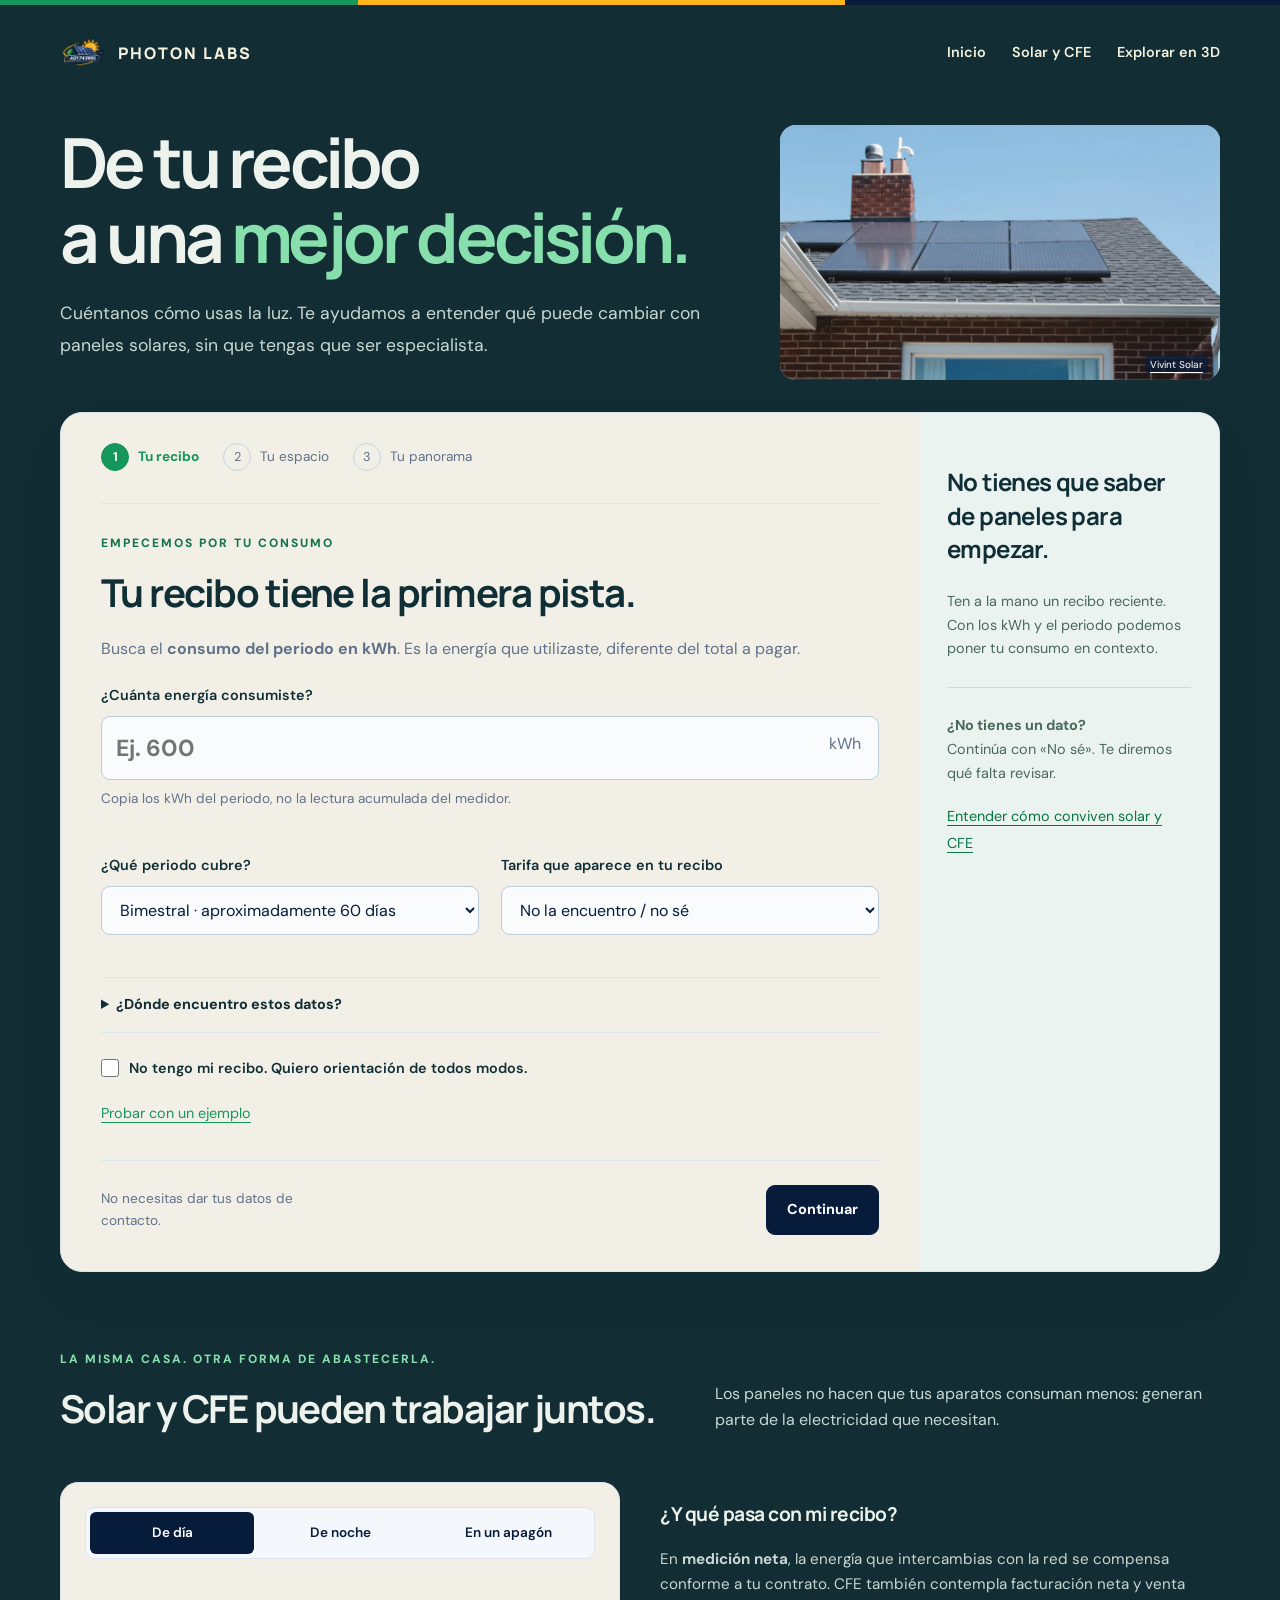
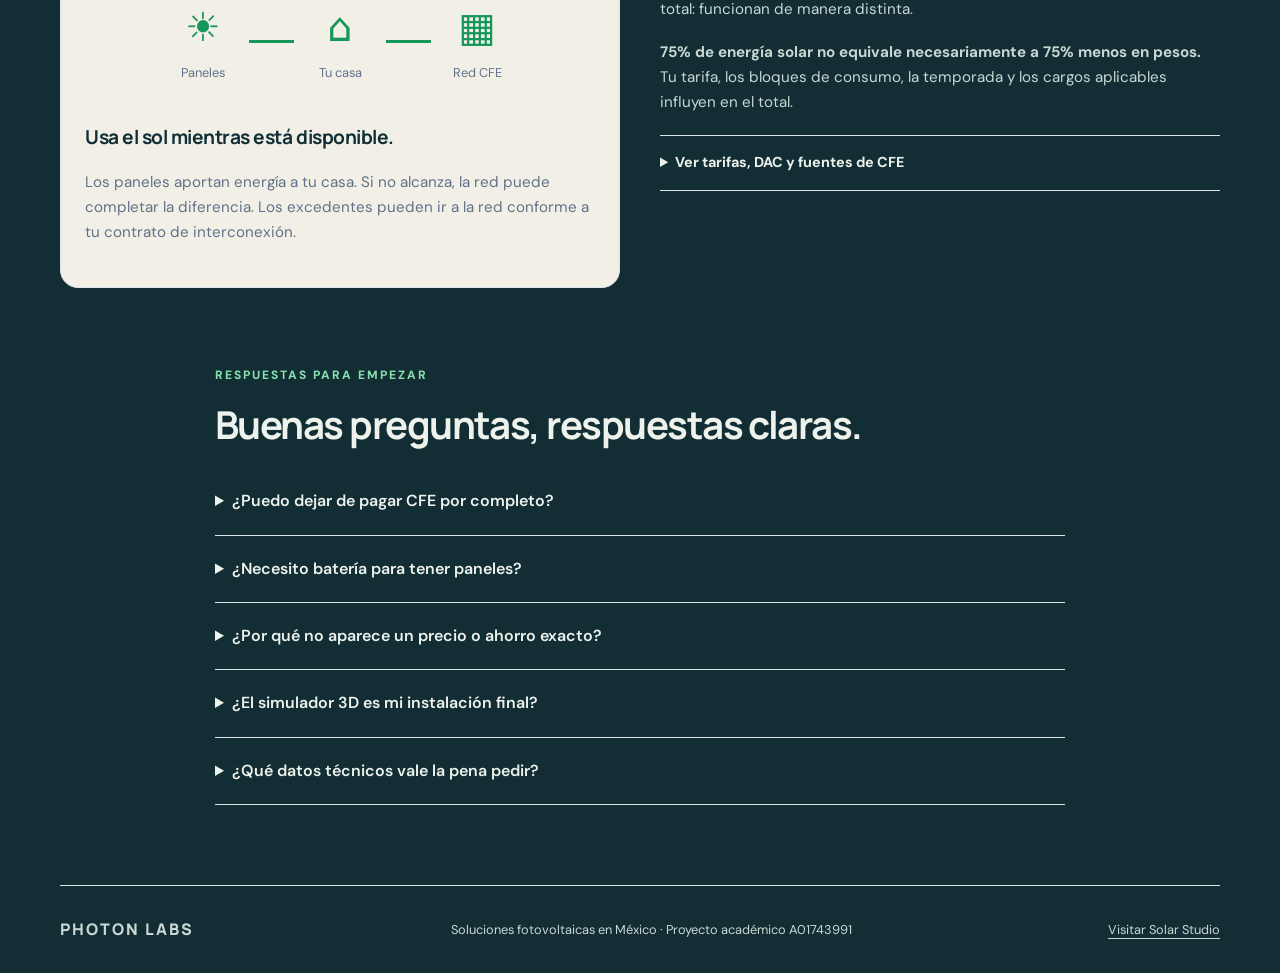
==== commit 3b5a9552: "Integra curvas de potencia, fondo petróleo y entradas animadas" ====
--- a/cotizador.html
+++ b/cotizador.html
@@ -10,8 +10,8 @@
   <link href="https://fonts.googleapis.com/css2?family=DM+Sans:wght@400;500;600;700&family=Manrope:wght@500;600;700;800&display=swap" rel="stylesheet">
   <link rel="stylesheet" href="assets/cotizador.css">
   <script src="assets/cotizador.js" defer></script>
-</head>
-<body>
+<link rel="stylesheet" href="assets/ambiente.css"><script defer src="assets/entradas.js"></script></head>
+<body class="ambiente cotizador">
   <div class="topline"></div>
   <header class="site-header"><a class="brand" href="index.html"><img src="assets/emblema-a01743991.png" alt=""><span>PHOTON LABS</span></a><nav aria-label="Principal"><a href="index.html">Inicio</a><a href="#cfe">Solar y CFE</a><a href="simulador.html">Explorar en 3D</a></nav></header>
   <main>
--- a/assets/ambiente.css
+++ b/assets/ambiente.css
@@ -0,0 +1,15 @@
+body.ambiente,.ambiente .page{background:#122e34;color:#edf2ec}
+.ambiente .page{background:radial-gradient(ellipse at 94% 25%,#214a49 0,transparent 55%),#122e34}
+.ambiente header{background:transparent;border-color:#3e585c}
+.ambiente header a,.ambiente header .brand,.ambiente .brand-name,.ambiente header nav a{color:#f4f2de}
+.ambiente .brand-name span,.ambiente .section-heading>p,.ambiente .intro p,.ambiente .hero .lead,.index .commercial>p,.index .process li p,.index .commercial>.section-label,.ambiente .guide p,.ambiente footer p,.ambiente footer a,.ambiente .cfe-copy p,.ambiente .faq details p{color:#c7d7d3}
+.ambiente .eyebrow,.ambiente .section-label,.cotizador h1 span,.ambiente .guide a,.ambiente .faq a,.ambiente .cfe-copy a{color:#86dfac}
+.ambiente .commercial:has(.solutions) h2,.index .commercial h2{color:#edf2ec}
+.ambiente :is(.solutions article,.quote-start,.quote form,.planner,.request-section,.flow-card,.sidebar,.devices-section,.guide .card,.quote-bridge){color:#102e36}
+.ambiente :is(.solutions article,.quote-start,.planner,.request-section,.flow-card,.sidebar,.devices-section,.guide .card){background:#f2f0e6}
+.ambiente :is(.planner,.request-section,.devices-section,.card) .eyebrow,.ambiente .guide .card a{color:#14744c}
+.ambiente .guide .card p{color:#465f68}.index .quote>div:first-child>p{color:#cad9d5}.ambiente .footer-left strong,.ambiente .student-mark span,.ambiente footer{color:#c2d1ce}
+.analysis-card{order:3;padding:clamp(18px,3vw,36px);background:#122d32;color:#e4f3ea;border-top:1px solid #40605e}
+.analysis-card h2{margin:0;font-size:clamp(23px,3vw,32px)}.analysis-card p{font-size:14px;color:#c7d9d3;max-width:58ch}.analysis-card figure{margin:24px 0 8px}.analysis-card figcaption,.analysis-card h3{font-weight:700;font-size:15px}.analysis-card figcaption span{color:#a8c2ba;font-weight:400}
+.plot-row{margin:12px 0 0}.plot-row span,.axis-time{font-size:11px;color:#bdcec8}.plot-row svg{display:block;width:100%;height:126px}.axis-time,#power-bars div{display:flex;justify-content:space-between}
+#power-bars{border-top:1px solid #39565a;margin-top:16px}#power-bars div{font-size:13px}#power-bars meter{display:block;width:100%;height:10px;margin:5px 0 12px;appearance:none;background:#304b50;border:0;border-radius:4px}meter::-webkit-meter-bar{background:#304b50;border:none}meter::-webkit-meter-optimum-value{background:#77e2ac}#bar-load::-webkit-meter-optimum-value{background:#ffd077}meter::-moz-meter-bar{background:#77e2ac}#bar-load::-moz-meter-bar{background:#ffd077}
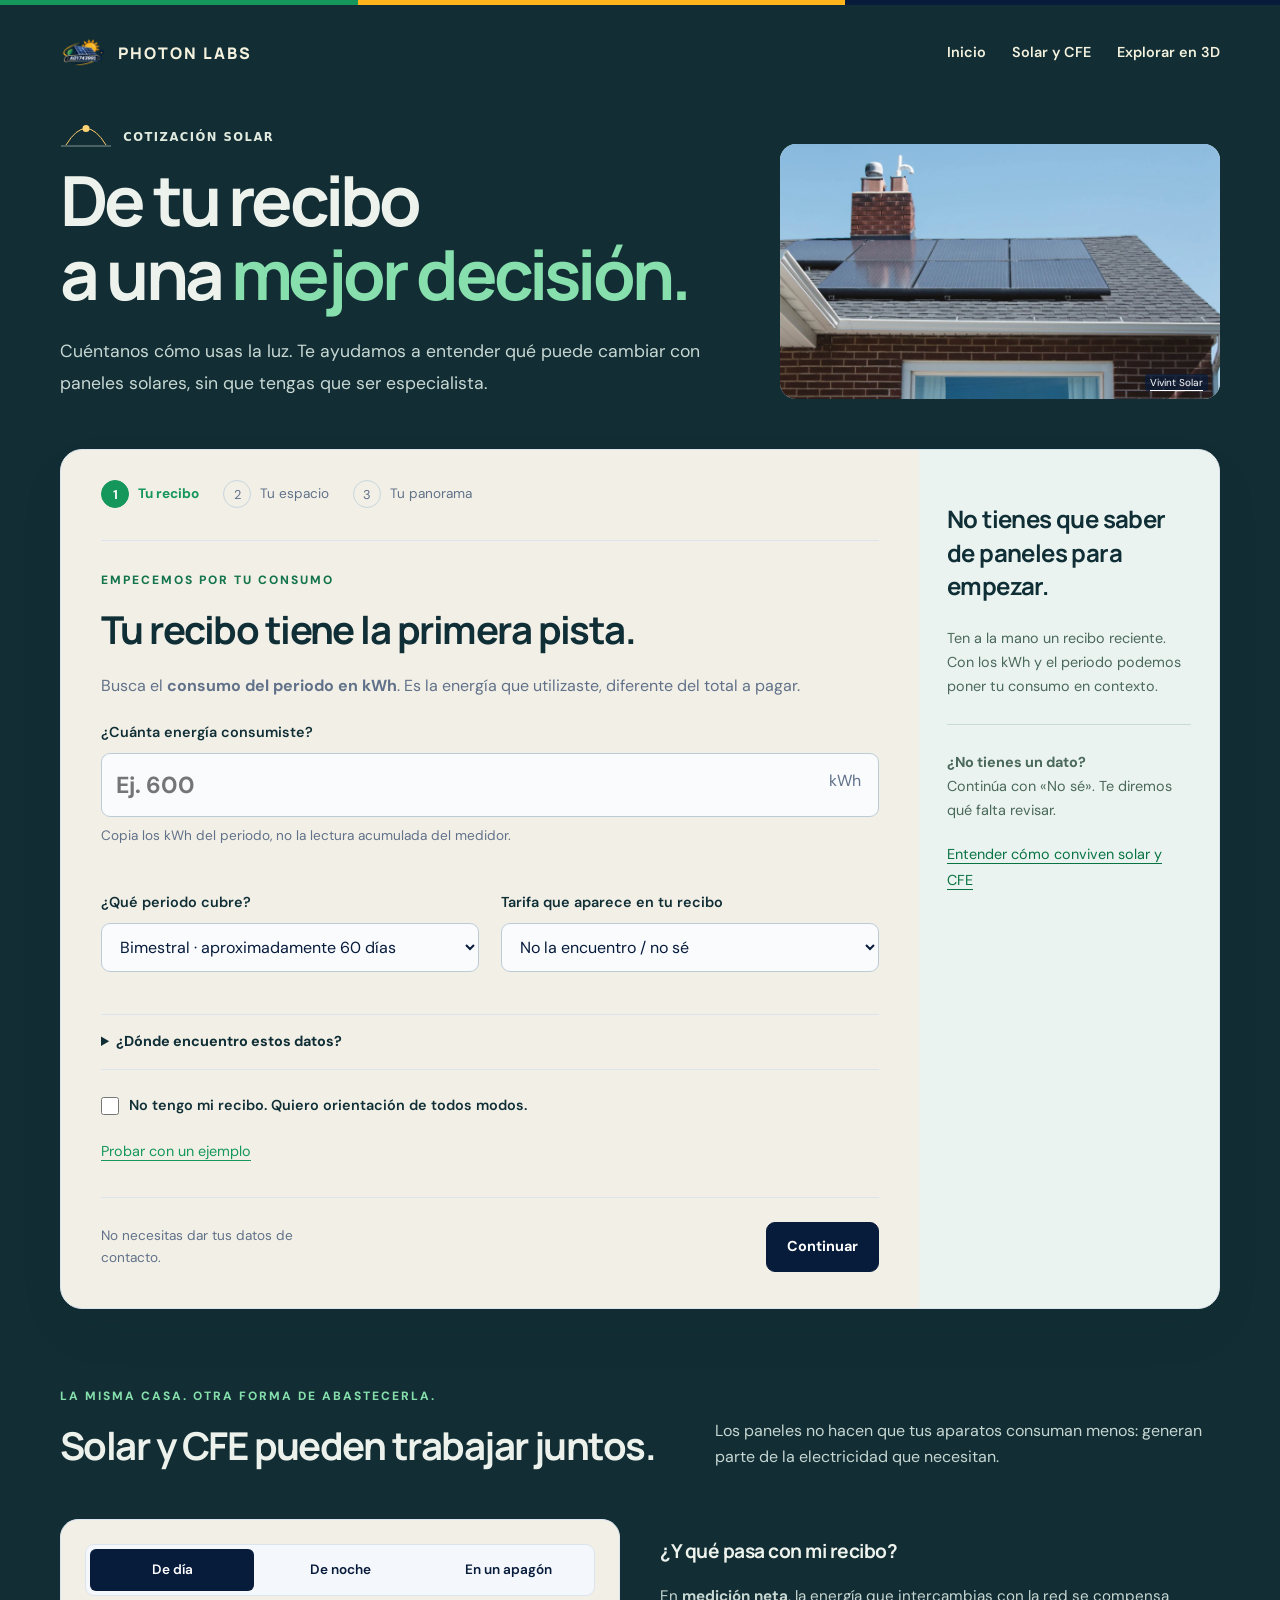
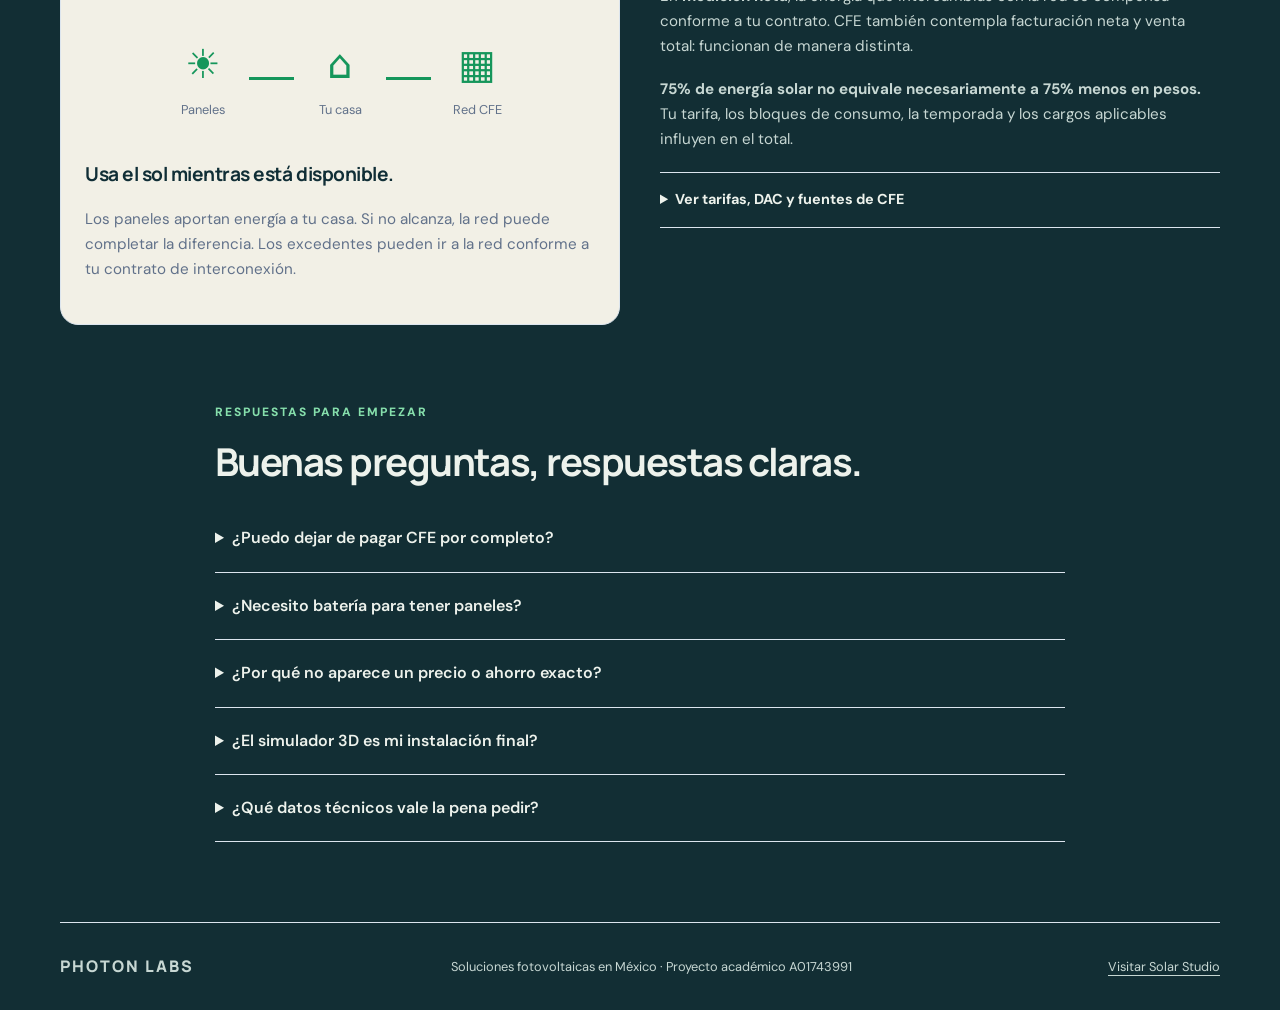
==== commit 08272721: "Anima el horizonte solar, la carga y la navegación entre páginas" ====
--- a/cotizador.html
+++ b/cotizador.html
@@ -10,12 +10,12 @@
   <link href="https://fonts.googleapis.com/css2?family=DM+Sans:wght@400;500;600;700&family=Manrope:wght@500;600;700;800&display=swap" rel="stylesheet">
   <link rel="stylesheet" href="assets/cotizador.css">
   <script src="assets/cotizador.js" defer></script>
-<link rel="stylesheet" href="assets/ambiente.css"><script defer src="assets/entradas.js"></script></head>
-<body class="ambiente cotizador">
+<link rel="stylesheet" href="assets/ambiente.css"><link rel="stylesheet" href="assets/movimiento.css"><script defer src="assets/gsap.min.js"></script><script defer src="assets/entradas.js"></script></head>
+<body class="ambiente cotizador"><div class="load-ray" aria-hidden="true"><i></i></div>
   <div class="topline"></div>
   <header class="site-header"><a class="brand" href="index.html"><img src="assets/emblema-a01743991.png" alt=""><span>PHOTON LABS</span></a><nav aria-label="Principal"><a href="index.html">Inicio</a><a href="#cfe">Solar y CFE</a><a href="simulador.html">Explorar en 3D</a></nav></header>
   <main>
-    <section class="hero"><div><h1>De tu recibo<br>a una <span>mejor decisión.</span></h1><p class="lead">Cuéntanos cómo usas la luz. Te ayudamos a entender qué puede cambiar con paneles solares, sin que tengas que ser especialista.</p></div><figure class="quote-photo"><img src="assets/casa-fotovoltaica.webp" width="950" height="1425" alt="Paneles solares sobre una vivienda de ladrillo"><figcaption><a href="https://unsplash.com/photos/9CalgkSRZb8">Vivint Solar</a></figcaption></figure></section>
+    <section class="hero"><div><div class="solar-sign"><svg aria-hidden="true" viewBox="0 0 52 24" width="52" height="24"><path class="horizon" d="M1 21h50"/><path class="orbit-line" pathLength="1" d="M6 20Q26 -13 46 20"/><g class="orbit-sun"><circle cx="0" cy="0" r="3.5"/></g></svg><span>Cotización solar</span></div><h1>De tu recibo<br>a una <span>mejor decisión.</span></h1><p class="lead">Cuéntanos cómo usas la luz. Te ayudamos a entender qué puede cambiar con paneles solares, sin que tengas que ser especialista.</p></div><figure class="quote-photo"><img src="assets/casa-fotovoltaica.webp" width="950" height="1425" alt="Paneles solares sobre una vivienda de ladrillo"><figcaption><a href="https://unsplash.com/photos/9CalgkSRZb8">Vivint Solar</a></figcaption></figure></section>
     <section class="planner" aria-labelledby="planner-title">
       <div class="planner-main">
         <h2 id="planner-title" class="sr-only">Prepara tu proyecto solar</h2>
--- a/assets/movimiento.css
+++ b/assets/movimiento.css
@@ -0,0 +1,30 @@
+/* A horizon, its path and the sun share the same coordinates. */
+.solar-sign{display:flex;align-items:center;gap:.7rem;margin-bottom:.85rem;font:700 .72rem/1.4 system-ui,sans-serif;letter-spacing:.13em;text-transform:uppercase;color:#e2ebdf}
+.solar-sign svg{flex:none;overflow:visible}
+.horizon,.orbit-line{fill:none;stroke:currentColor;stroke-width:1}
+.horizon{opacity:.54}.orbit-line{stroke:#ffca65;stroke-dasharray:1}
+.orbit-sun{fill:#ffd477;transform:translate(26px,3.5px)}
+.load-ray{position:fixed;inset:0 0 auto;height:4px;z-index:9999;pointer-events:none;overflow:hidden}
+.load-ray i{display:block;height:100%;background:linear-gradient(90deg,transparent,#79dfaf 42%,#ffcb66 88%,#fff1c9);transform-origin:left}
+@media(prefers-reduced-motion:no-preference){
+ .load-ray{animation:ray-timeout 2.4s both}
+ .load-ray i{animation:ray-enter 1s cubic-bezier(.16,.7,.27,1) both}
+ .load-ray.ready{animation:ray-finish .38s ease-out forwards}
+ .solar-sign .orbit-line{animation:trace-orbit .85s ease-out both}
+ [data-step]:not([hidden]){animation:step-arrival .38s cubic-bezier(.22,.7,.2,1) both}
+ @supports(animation-timeline:view()){
+  .solar-cover .cover-photo{animation:photo-travel linear both;animation-timeline:view();animation-range:exit}
+ }
+
+}
+@keyframes photo-travel{from{transform:scale(1.015)}to{transform:translateY(3%) scale(1.075)}}
+@keyframes trace-orbit{from{stroke-dashoffset:1}to{stroke-dashoffset:0}}
+@keyframes ray-enter{from{transform:scaleX(.04)}to{transform:scaleX(.92)}}
+@keyframes ray-timeout{0%,80%{opacity:1}100%{opacity:0}}
+@keyframes ray-finish{from{opacity:1}to{opacity:0;transform:translateX(5%)}}
+@keyframes step-arrival{from{opacity:.5;translate:12px 0}to{opacity:1;translate:0 0}}
+@media(prefers-reduced-motion:reduce){.load-ray{display:none}}
+@media(prefers-reduced-motion:no-preference){
+ body.arriving::after{content:"";position:fixed;inset:0;z-index:9000;pointer-events:none;background:linear-gradient(110deg,#102f36,#24514e 91%,#ffcb66);transform-origin:left center;animation:solar-wipe .42s cubic-bezier(.22,.75,.3,1) both}
+}
+@keyframes solar-wipe{from{transform:scaleX(1);opacity:.84}to{transform:scaleX(0);opacity:0}}
